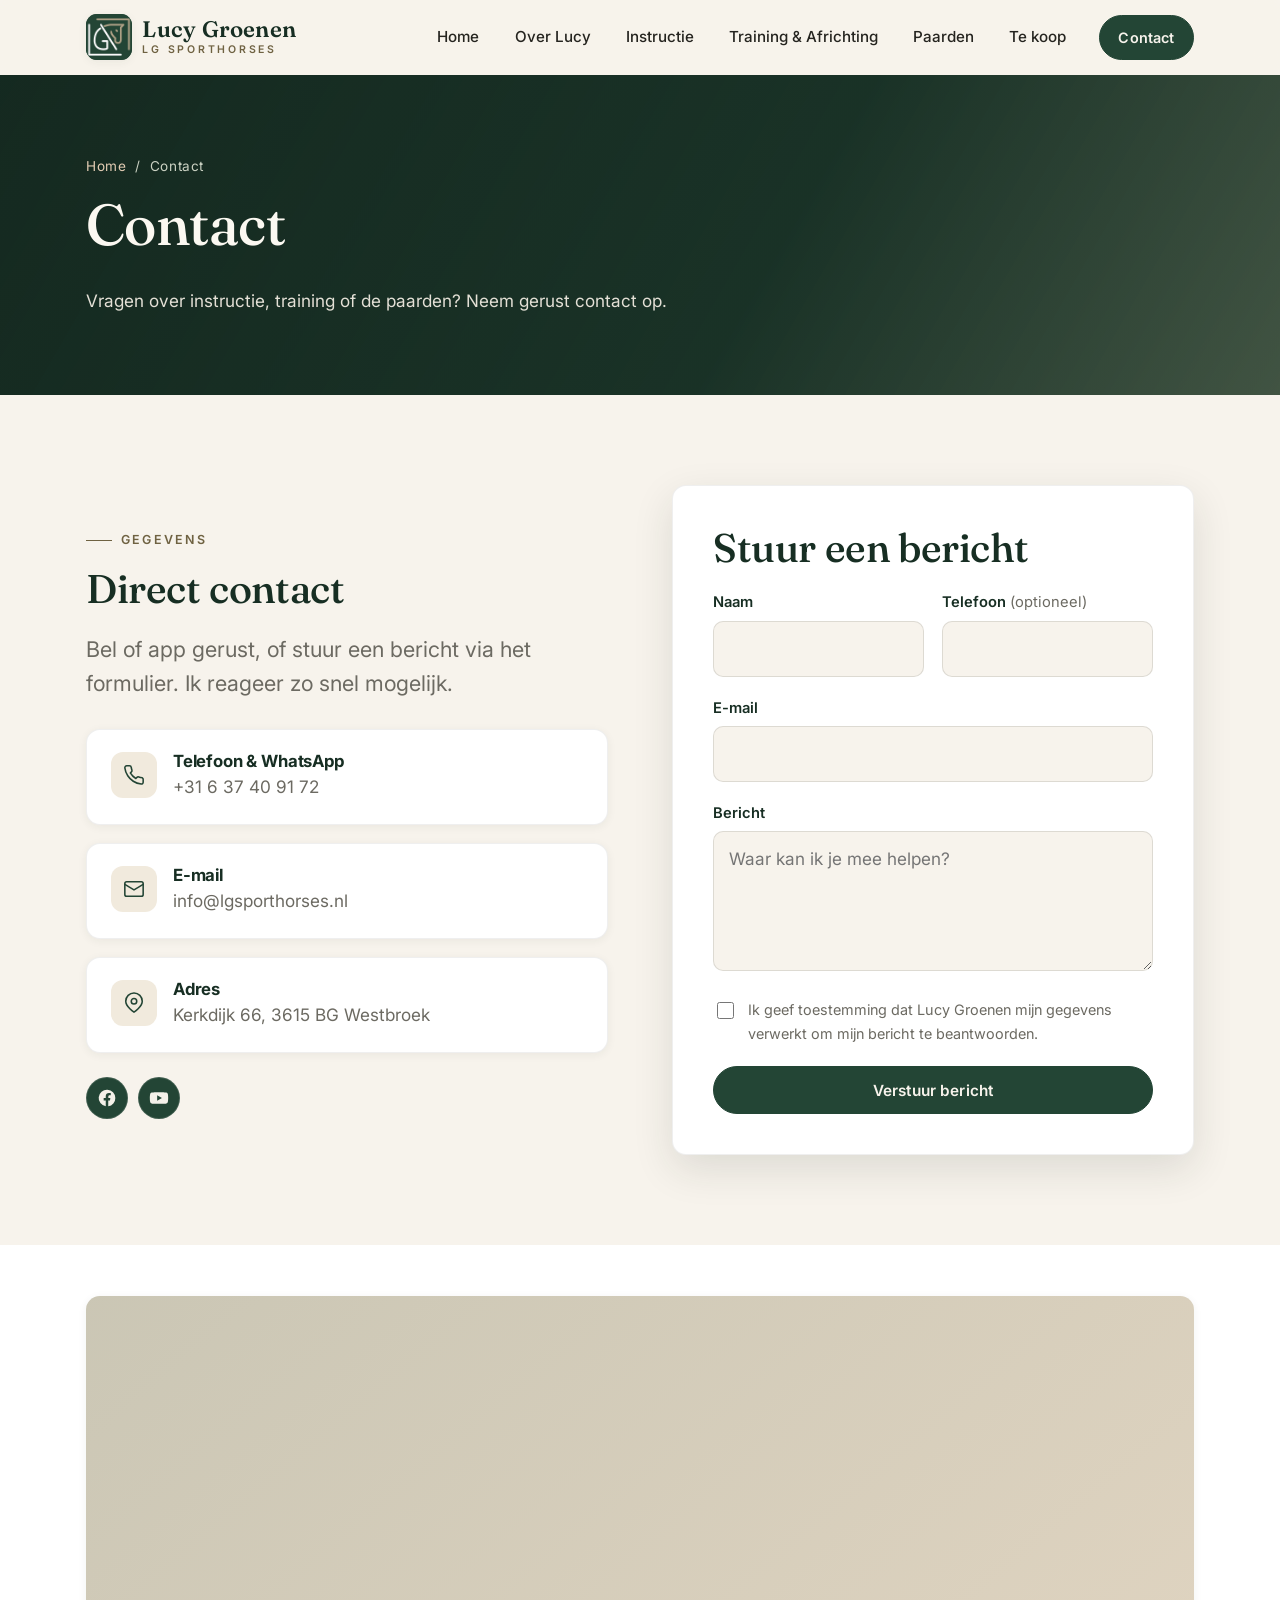
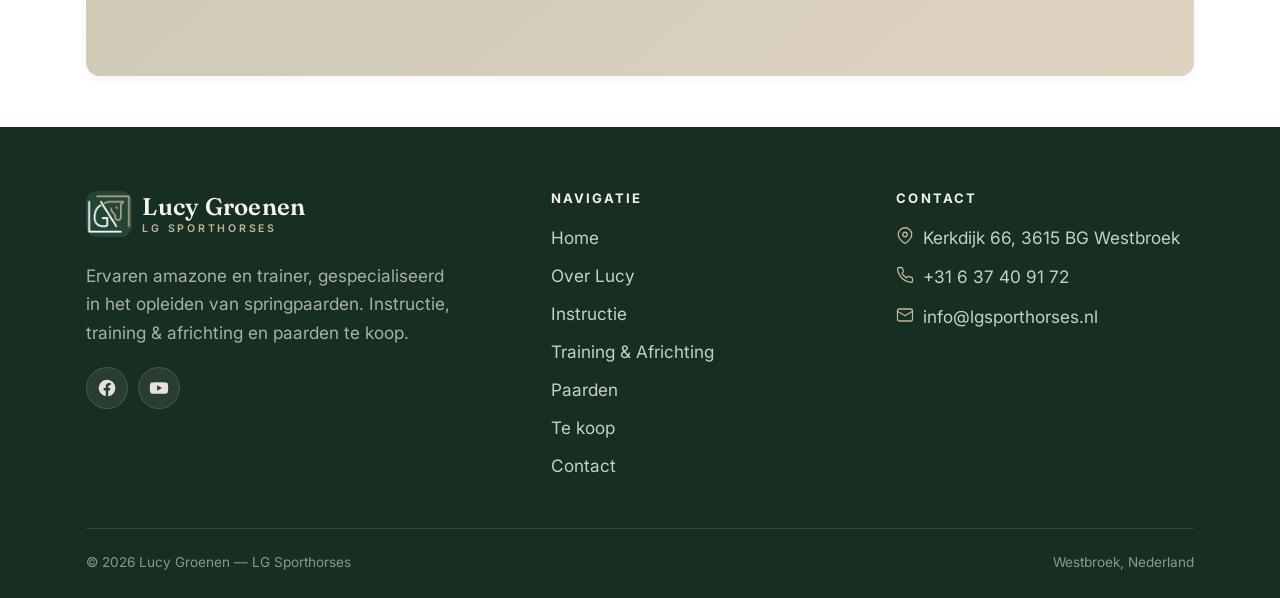
==== contact.html @ 166304b4 "Lucy Groenen / LG Sporthorses statische website Frisse, responsive site (HTML/CSS/JS, geen framework" ====
<!DOCTYPE html>
<html lang="nl">
<head>
  <meta charset="UTF-8" />
  <meta name="viewport" content="width=device-width, initial-scale=1.0" />
  <title>Contact — Lucy Groenen | LG Sporthorses</title>
  <meta name="description" content="Neem contact op met Lucy Groenen — LG Sporthorses. Telefoon, WhatsApp, e-mail en adres in Westbroek. Stuur gerust een bericht via het contactformulier." />
  <meta name="theme-color" content="#234535" />
  <link rel="icon" type="image/png" sizes="64x64" href="images/favicon-64.png" />
  <link rel="icon" type="image/png" sizes="512x512" href="images/icon-512.png" />
  <link rel="apple-touch-icon" href="images/apple-touch-icon.png" />
  <script>document.documentElement.classList.add("js");</script>
  <link rel="preconnect" href="https://fonts.googleapis.com" />
  <link rel="preconnect" href="https://fonts.gstatic.com" crossorigin />
  <link href="https://fonts.googleapis.com/css2?family=Fraunces:opsz,wght@9..144,400;9..144,500;9..144,600&family=Inter:wght@400;500;600;700&display=swap" rel="stylesheet" />
  <link rel="stylesheet" href="css/style.css" />
</head>
<body data-page="contact">
  <a class="skip-link" href="#main">Direct naar de inhoud</a>

  <!-- ===== Header ===== -->
  <header class="site-header">
    <div class="container">
      <nav class="nav" aria-label="Hoofdnavigatie">
        <a class="brand" href="index.html" aria-label="Lucy Groenen — home">
          <span class="brand__mark"><img src="images/logo-mark.png" alt="" width="46" height="46" /></span>
          <span class="brand__text">
            <span class="brand__name">Lucy Groenen</span>
            <span class="brand__tag">LG Sporthorses</span>
          </span>
        </a>
        <button class="nav-toggle" aria-expanded="false" aria-controls="primary-nav" aria-label="Menu openen/sluiten">
          <span></span><span></span><span></span>
        </button>
        <ul class="nav-links" id="primary-nav">
          <li><a href="index.html">Home</a></li>
          <li><a href="over-lucy.html">Over Lucy</a></li>
          <li><a href="instructie.html">Instructie</a></li>
          <li><a href="training-africhting.html">Training &amp; Africhting</a></li>
          <li><a href="paarden.html">Paarden</a></li>
          <li><a href="te-koop.html">Te koop</a></li>
          <li class="nav-cta"><a class="btn" href="contact.html" aria-current="page">Contact</a></li>
        </ul>
      </nav>
    </div>
  </header>

  <main id="main">
    <!-- ===== Page hero ===== -->
    <section class="page-hero">
      <div class="page-hero__bg" aria-hidden="true"></div>
      <div class="container">
        <nav class="breadcrumb" aria-label="Kruimelpad">
          <a href="index.html">Home</a> &nbsp;/&nbsp; Contact
        </nav>
        <h1>Contact</h1>
        <p>Vragen over instructie, training of de paarden? Neem gerust contact op.</p>
      </div>
    </section>

    <!-- ===== Contact + formulier ===== -->
    <section class="section section--cream">
      <div class="container">
        <div class="split">
          <!-- Gegevens -->
          <div class="reveal">
            <span class="eyebrow">Gegevens</span>
            <h2>Direct contact</h2>
            <p class="lead">
              Bel of app gerust, of stuur een bericht via het formulier. Ik
              reageer zo snel mogelijk.
            </p>

            <div class="stack" style="margin-top:1.75rem;">
              <a class="info-tile" href="tel:+31637409172">
                <span class="info-tile__icon" aria-hidden="true">
                  <svg viewBox="0 0 24 24" fill="none" stroke="currentColor" stroke-width="1.7" stroke-linecap="round" stroke-linejoin="round"><path d="M22 16.9v3a2 2 0 0 1-2.2 2 19.8 19.8 0 0 1-8.6-3.1 19.5 19.5 0 0 1-6-6A19.8 19.8 0 0 1 2 4.2 2 2 0 0 1 4 2h3a2 2 0 0 1 2 1.7c.1 1 .4 1.9.7 2.8a2 2 0 0 1-.5 2.1L8 9.8a16 16 0 0 0 6 6l1.2-1.2a2 2 0 0 1 2.1-.5c.9.3 1.8.6 2.8.7a2 2 0 0 1 1.9 2.1z"/></svg>
                </span>
                <div>
                  <h3>Telefoon &amp; WhatsApp</h3>
                  <p>+31 6 37 40 91 72</p>
                </div>
              </a>

              <a class="info-tile" href="mailto:info@lgsporthorses.nl">
                <span class="info-tile__icon" aria-hidden="true">
                  <svg viewBox="0 0 24 24" fill="none" stroke="currentColor" stroke-width="1.7" stroke-linecap="round" stroke-linejoin="round"><rect x="2" y="4" width="20" height="16" rx="2"/><path d="m22 7-10 6L2 7"/></svg>
                </span>
                <div>
                  <h3>E-mail</h3>
                  <p>info@lgsporthorses.nl</p>
                </div>
              </a>

              <a class="info-tile" href="https://maps.google.com/?q=Kerkdijk+66,+3615+BG+Westbroek" target="_blank" rel="noopener">
                <span class="info-tile__icon" aria-hidden="true">
                  <svg viewBox="0 0 24 24" fill="none" stroke="currentColor" stroke-width="1.7" stroke-linecap="round" stroke-linejoin="round"><path d="M21 10c0 6-9 12-9 12s-9-6-9-12a9 9 0 0 1 18 0z"/><circle cx="12" cy="10" r="3"/></svg>
                </span>
                <div>
                  <h3>Adres</h3>
                  <p>Kerkdijk 66, 3615 BG Westbroek</p>
                </div>
              </a>
            </div>

            <div class="socials" style="margin-top:1.5rem;">
              <a href="https://www.facebook.com/lucy.groenen" target="_blank" rel="noopener" aria-label="Facebook" style="background:var(--forest);color:#F4F1E9;">
                <svg viewBox="0 0 24 24" fill="currentColor"><path d="M22 12a10 10 0 1 0-11.5 9.9v-7H8v-2.9h2.5V9.8c0-2.5 1.5-3.9 3.8-3.9 1.1 0 2.2.2 2.2.2v2.5h-1.300000000000001c-1.2 0-1.6.8-1.6 1.6v1.9H16l-.4 2.9h-2.1v7A10 10 0 0 0 22 12z"/></svg>
              </a>
              <a href="https://www.youtube.com/channel/UCxO1YDBC5WBD7Ddj9EsSTlw" target="_blank" rel="noopener" aria-label="YouTube" style="background:var(--forest);color:#F4F1E9;">
                <svg viewBox="0 0 24 24" fill="currentColor"><path d="M23 12s0-3.2-.4-4.7a2.5 2.5 0 0 0-1.8-1.8C19.3 5 12 5 12 5s-7.3 0-8.8.5A2.5 2.5 0 0 0 1.4 7.3C1 8.8 1 12 1 12s0 3.2.4 4.7a2.5 2.5 0 0 0 1.8 1.8C4.7 19 12 19 12 19s7.3 0 8.8-.5a2.5 2.5 0 0 0 1.8-1.8C23 15.2 23 12 23 12zM9.8 15.3V8.7l5.7 3.3-5.7 3.3z"/></svg>
              </a>
            </div>
          </div>

          <!-- Formulier -->
          <div class="reveal">
            <form class="form-card" id="contact-form" novalidate>
              <h2 style="margin-bottom:1.25rem;">Stuur een bericht</h2>
              <div class="field-row">
                <div class="field">
                  <label for="name">Naam</label>
                  <input type="text" id="name" name="name" autocomplete="name" required />
                </div>
                <div class="field">
                  <label for="phone">Telefoon <span style="color:var(--muted);font-weight:400;">(optioneel)</span></label>
                  <input type="tel" id="phone" name="phone" autocomplete="tel" />
                </div>
              </div>
              <div class="field">
                <label for="email">E-mail</label>
                <input type="email" id="email" name="email" autocomplete="email" required />
              </div>
              <div class="field">
                <label for="message">Bericht</label>
                <textarea id="message" name="message" required placeholder="Waar kan ik je mee helpen?"></textarea>
              </div>
              <label class="consent" for="consent">
                <input type="checkbox" id="consent" name="consent" required />
                <span>Ik geef toestemming dat Lucy Groenen mijn gegevens verwerkt om mijn bericht te beantwoorden.</span>
              </label>
              <button class="btn" type="submit" style="width:100%;">Verstuur bericht</button>
              <p class="form-note" role="status" aria-live="polite"></p>
            </form>
          </div>
        </div>
      </div>
    </section>

    <!-- ===== Kaart ===== -->
    <section class="section--tight section--paper">
      <div class="container">
        <div class="media" style="aspect-ratio:auto;height:380px;">
          <iframe
            title="Locatie Lucy Groenen — Westbroek"
            src="https://www.google.com/maps?q=Kerkdijk%2066,%203615%20BG%20Westbroek&output=embed"
            style="position:absolute;inset:0;width:100%;height:100%;border:0;"
            loading="lazy"
            referrerpolicy="no-referrer-when-downgrade"></iframe>
        </div>
      </div>
    </section>
  </main>

  <!-- ===== Footer ===== -->
  <footer class="site-footer">
    <div class="container">
      <div class="footer-grid">
        <div class="footer-about">
          <span class="brand">
            <span class="brand__mark"><img src="images/logo-mark.png" alt="" width="46" height="46" /></span>
            <span class="brand__text">
              <span class="brand__name">Lucy Groenen</span>
              <span class="brand__tag">LG Sporthorses</span>
            </span>
          </span>
          <p>
            Ervaren amazone en trainer, gespecialiseerd in het opleiden van
            springpaarden. Instructie, training &amp; africhting en paarden te koop.
          </p>
          <div class="socials">
            <a href="https://www.facebook.com/lucy.groenen" target="_blank" rel="noopener" aria-label="Facebook">
              <svg viewBox="0 0 24 24" fill="currentColor"><path d="M22 12a10 10 0 1 0-11.5 9.9v-7H8v-2.9h2.5V9.8c0-2.5 1.5-3.9 3.8-3.9 1.1 0 2.2.2 2.2.2v2.5h-1.300000000000001c-1.2 0-1.6.8-1.6 1.6v1.9H16l-.4 2.9h-2.1v7A10 10 0 0 0 22 12z"/></svg>
            </a>
            <a href="https://www.youtube.com/channel/UCxO1YDBC5WBD7Ddj9EsSTlw" target="_blank" rel="noopener" aria-label="YouTube">
              <svg viewBox="0 0 24 24" fill="currentColor"><path d="M23 12s0-3.2-.4-4.7a2.5 2.5 0 0 0-1.8-1.8C19.3 5 12 5 12 5s-7.3 0-8.8.5A2.5 2.5 0 0 0 1.4 7.3C1 8.8 1 12 1 12s0 3.2.4 4.7a2.5 2.5 0 0 0 1.8 1.8C4.7 19 12 19 12 19s7.3 0 8.8-.5a2.5 2.5 0 0 0 1.8-1.8C23 15.2 23 12 23 12zM9.8 15.3V8.7l5.7 3.3-5.7 3.3z"/></svg>
            </a>
          </div>
        </div>
        <div>
          <h4>Navigatie</h4>
          <ul class="footer-list">
            <li><a href="index.html">Home</a></li>
            <li><a href="over-lucy.html">Over Lucy</a></li>
            <li><a href="instructie.html">Instructie</a></li>
            <li><a href="training-africhting.html">Training &amp; Africhting</a></li>
            <li><a href="paarden.html">Paarden</a></li>
            <li><a href="te-koop.html">Te koop</a></li>
            <li><a href="contact.html">Contact</a></li>
          </ul>
        </div>
        <div>
          <h4>Contact</h4>
          <div class="footer-contact">
            <a href="https://maps.google.com/?q=Kerkdijk+66,+3615+BG+Westbroek" target="_blank" rel="noopener">
              <svg viewBox="0 0 24 24" fill="none" stroke="currentColor" stroke-width="1.7" stroke-linecap="round" stroke-linejoin="round"><path d="M21 10c0 6-9 12-9 12s-9-6-9-12a9 9 0 0 1 18 0z"/><circle cx="12" cy="10" r="3"/></svg>
              <span>Kerkdijk 66, 3615 BG Westbroek</span>
            </a>
            <a href="tel:+31637409172">
              <svg viewBox="0 0 24 24" fill="none" stroke="currentColor" stroke-width="1.7" stroke-linecap="round" stroke-linejoin="round"><path d="M22 16.9v3a2 2 0 0 1-2.2 2 19.8 19.8 0 0 1-8.6-3.1 19.5 19.5 0 0 1-6-6A19.8 19.8 0 0 1 2 4.2 2 2 0 0 1 4 2h3a2 2 0 0 1 2 1.7c.1 1 .4 1.9.7 2.8a2 2 0 0 1-.5 2.1L8 9.8a16 16 0 0 0 6 6l1.2-1.2a2 2 0 0 1 2.1-.5c.9.3 1.8.6 2.8.7a2 2 0 0 1 1.9 2.1z"/></svg>
              <span>+31 6 37 40 91 72</span>
            </a>
            <a href="mailto:info@lgsporthorses.nl">
              <svg viewBox="0 0 24 24" fill="none" stroke="currentColor" stroke-width="1.7" stroke-linecap="round" stroke-linejoin="round"><rect x="2" y="4" width="20" height="16" rx="2"/><path d="m22 7-10 6L2 7"/></svg>
              <span>info@lgsporthorses.nl</span>
            </a>
          </div>
        </div>
      </div>
      <div class="footer-bottom">
        <span>&copy; <span id="year">2026</span> Lucy Groenen — LG Sporthorses</span>
        <span>Westbroek, Nederland</span>
      </div>
    </div>
  </footer>

  <script src="js/main.js"></script>
</body>
</html>
---- css/style.css ----
/* =================================================================
   Lucy Groenen — Sporthorses
   Fris, modern, rustig palet passend bij de paardensport
   ================================================================= */

/* ---------- Design tokens ---------- */
:root {
  /* Kleuren — rustig, natuurlijk paardensport-palet */
  --cream:       #F7F3EC;
  --cream-2:     #F1EADD;
  --paper:       #FFFFFF;
  --sand:        #E8DDCB;
  --sand-deep:   #D8C7AC;

  /* Merkkleuren — afgeleid uit het LG Sporthorses logo */
  --forest:      #234535;   /* merkgroen (PANTONE 3435 C) */
  --forest-700:  #1E3B2D;
  --forest-900:  #172E23;
  --sage:        #6E8270;
  --sage-soft:   #AFBCA6;

  --gold:        #B0A287;   /* merkgoud / zand (PANTONE 2324 C) */
  --gold-ink:    #6F6242;   /* donkerder goud — leesbaar voor tekst/links */
  --gold-btn:    #7C6E4D;   /* accentknop met witte tekst */
  /* aliassen zodat bestaande regels het merkgoud gebruiken */
  --leather:     #6F6242;
  --leather-600: #5C5236;

  --ink:         #25241F;
  --muted:       #6C6A62;
  --line:        rgba(37, 36, 31, 0.12);
  --line-soft:   rgba(37, 36, 31, 0.07);

  /* Typografie */
  --font-head: "Fraunces", "Cormorant Garamond", Georgia, "Times New Roman", serif;
  --font-body: "Inter", -apple-system, BlinkMacSystemFont, "Segoe UI", Roboto, Helvetica, Arial, sans-serif;

  /* Maatvoering */
  --maxw: 1180px;
  --gap: clamp(1.25rem, 3vw, 2.25rem);
  --radius: 14px;
  --radius-sm: 10px;
  --shadow-sm: 0 2px 10px rgba(34, 43, 36, 0.06);
  --shadow-md: 0 14px 40px rgba(34, 43, 36, 0.12);
  --shadow-lg: 0 26px 60px rgba(34, 43, 36, 0.18);

  --ease: cubic-bezier(0.22, 0.61, 0.36, 1);
}

/* ---------- Reset / base ---------- */
*,
*::before,
*::after { box-sizing: border-box; }

html {
  scroll-behavior: smooth;
  -webkit-text-size-adjust: 100%;
}

body {
  margin: 0;
  font-family: var(--font-body);
  color: var(--ink);
  background: var(--cream);
  line-height: 1.65;
  font-size: clamp(1rem, 0.96rem + 0.2vw, 1.075rem);
  -webkit-font-smoothing: antialiased;
  text-rendering: optimizeLegibility;
}

img { max-width: 100%; display: block; height: auto; }

a { color: var(--leather-600); text-decoration: none; transition: color 0.2s var(--ease); }
a:hover { color: var(--forest); }

h1, h2, h3, h4 {
  font-family: var(--font-head);
  font-weight: 500;
  line-height: 1.12;
  letter-spacing: -0.01em;
  color: var(--forest-900);
  margin: 0 0 0.5em;
}

h1 { font-size: clamp(2.1rem, 1.5rem + 3vw, 3.6rem); }
h2 { font-size: clamp(1.7rem, 1.2rem + 1.8vw, 2.5rem); }
h3 { font-size: clamp(1.2rem, 1.05rem + 0.6vw, 1.45rem); }

p { margin: 0 0 1.1em; }
p:last-child { margin-bottom: 0; }

:focus-visible {
  outline: 3px solid var(--sage);
  outline-offset: 3px;
  border-radius: 4px;
}

/* ---------- Layout helpers ---------- */
.container {
  width: 100%;
  max-width: var(--maxw);
  margin-inline: auto;
  padding-inline: clamp(1.1rem, 4vw, 2.25rem);
}

.section { padding-block: clamp(3.25rem, 7vw, 6rem); }
.section--tight { padding-block: clamp(2.25rem, 4vw, 3.5rem); }
.section--cream { background: var(--cream); }
.section--paper { background: var(--paper); }
.section--sand  { background: var(--cream-2); }
.section--forest {
  background: var(--forest-700);
  color: #EAE7DE;
}
.section--forest h1,
.section--forest h2,
.section--forest h3 { color: #FBF8F1; }

.eyebrow {
  display: inline-flex;
  align-items: center;
  gap: 0.55rem;
  font-family: var(--font-body);
  font-size: 0.78rem;
  font-weight: 600;
  letter-spacing: 0.18em;
  text-transform: uppercase;
  color: var(--leather);
  margin-bottom: 1rem;
}
.eyebrow::before {
  content: "";
  width: 26px;
  height: 1.5px;
  background: var(--leather);
  display: inline-block;
}
.section--forest .eyebrow { color: var(--sage-soft); }
.section--forest .eyebrow::before { background: var(--sage-soft); }

.lead {
  font-size: clamp(1.1rem, 1rem + 0.55vw, 1.35rem);
  color: var(--muted);
  line-height: 1.6;
  max-width: 60ch;
}
.section--forest .lead { color: #CDD3C7; }

.section-head { max-width: 64ch; margin-bottom: clamp(2rem, 4vw, 3rem); }
.section-head--center { margin-inline: auto; text-align: center; }
.section-head--center .eyebrow { justify-content: center; }

/* ---------- Buttons ---------- */
.btn {
  --btn-bg: var(--forest);
  --btn-fg: #F7F3EC;
  display: inline-flex;
  align-items: center;
  justify-content: center;
  gap: 0.55rem;
  padding: 0.85rem 1.6rem;
  font-family: var(--font-body);
  font-weight: 600;
  font-size: 0.96rem;
  letter-spacing: 0.01em;
  color: var(--btn-fg);
  background: var(--btn-bg);
  border: 1.5px solid var(--btn-bg);
  border-radius: 999px;
  cursor: pointer;
  transition: transform 0.2s var(--ease), box-shadow 0.2s var(--ease),
              background 0.2s var(--ease), color 0.2s var(--ease);
  will-change: transform;
}
.btn:hover {
  transform: translateY(-2px);
  box-shadow: var(--shadow-md);
  color: var(--btn-fg);
}
.btn:active { transform: translateY(0); }

.btn--leather { --btn-bg: var(--leather); --btn-fg: #FBF6EF; }
.btn--leather:hover { background: var(--leather-600); border-color: var(--leather-600); }

.btn--ghost {
  --btn-fg: var(--forest);
  background: transparent;
  border-color: rgba(59, 74, 61, 0.35);
}
.btn--ghost:hover {
  background: var(--forest);
  color: #F7F3EC;
  border-color: var(--forest);
}

.btn--light {
  --btn-bg: #F7F3EC;
  --btn-fg: var(--forest-900);
}
.btn--on-dark.btn--ghost {
  --btn-fg: #F4F1E9;
  border-color: rgba(244, 241, 233, 0.5);
}
.btn--on-dark.btn--ghost:hover {
  background: #F4F1E9;
  color: var(--forest-900);
}

.btn-row {
  display: flex;
  flex-wrap: wrap;
  gap: 0.85rem;
  margin-top: 1.75rem;
}

/* ---------- Header / navigation ---------- */
.site-header {
  position: sticky;
  top: 0;
  z-index: 100;
  background: rgba(247, 243, 236, 0.82);
  backdrop-filter: saturate(160%) blur(12px);
  -webkit-backdrop-filter: saturate(160%) blur(12px);
  border-bottom: 1px solid transparent;
  transition: box-shadow 0.25s var(--ease), border-color 0.25s var(--ease),
              background 0.25s var(--ease);
}
.site-header.is-scrolled {
  box-shadow: 0 6px 24px rgba(34, 43, 36, 0.08);
  border-bottom-color: var(--line-soft);
}

.nav {
  display: flex;
  align-items: center;
  justify-content: space-between;
  gap: 1rem;
  min-height: 74px;
}

.brand {
  display: inline-flex;
  align-items: center;
  gap: 0.65rem;
  line-height: 1;
  color: var(--forest-900);
}
.brand:hover { color: var(--forest-900); }
.brand__mark {
  flex: none;
  width: 46px;
  height: 46px;
  border-radius: 11px;
  overflow: hidden;
  background: #234535;
  box-shadow: var(--shadow-sm);
}
.brand__mark img { width: 100%; height: 100%; object-fit: cover; display: block; }
.brand__text { display: inline-flex; flex-direction: column; }
.brand__name {
  font-family: var(--font-head);
  font-size: 1.4rem;
  font-weight: 600;
  letter-spacing: 0.01em;
}
.brand__tag {
  font-size: 0.66rem;
  font-weight: 600;
  letter-spacing: 0.26em;
  text-transform: uppercase;
  color: var(--leather);
  margin-top: 5px;
}

.nav-links {
  display: flex;
  align-items: center;
  gap: clamp(0.35rem, 1.4vw, 1.1rem);
  list-style: none;
  margin: 0;
  padding: 0;
}
.nav-links a:not(.btn) {
  position: relative;
  display: inline-block;
  padding: 0.5rem 0.55rem;
  color: var(--ink);
  font-weight: 500;
  font-size: 0.95rem;
}
.nav-links a:not(.btn)::after {
  content: "";
  position: absolute;
  left: 0.55rem;
  right: 0.55rem;
  bottom: 0.2rem;
  height: 2px;
  background: var(--gold-ink);
  transform: scaleX(0);
  transform-origin: left;
  transition: transform 0.25s var(--ease);
}
.nav-links a:not(.btn):hover { color: var(--forest); }
.nav-links a:not(.btn):hover::after,
.nav-links a:not(.btn)[aria-current="page"]::after { transform: scaleX(1); }
.nav-links a:not(.btn)[aria-current="page"] { color: var(--forest); font-weight: 600; }

.nav-cta { margin-left: 0.4rem; }
.nav-cta .btn { padding: 0.6rem 1.15rem; font-size: 0.9rem; }

/* Hamburger */
.nav-toggle {
  display: none;
  flex-direction: column;
  justify-content: center;
  gap: 5px;
  width: 46px;
  height: 46px;
  padding: 0;
  background: transparent;
  border: 1px solid var(--line);
  border-radius: 12px;
  cursor: pointer;
}
.nav-toggle span {
  display: block;
  width: 22px;
  height: 2px;
  margin-inline: auto;
  background: var(--forest-900);
  border-radius: 2px;
  transition: transform 0.25s var(--ease), opacity 0.2s var(--ease);
}
.nav-toggle[aria-expanded="true"] span:nth-child(1) { transform: translateY(7px) rotate(45deg); }
.nav-toggle[aria-expanded="true"] span:nth-child(2) { opacity: 0; }
.nav-toggle[aria-expanded="true"] span:nth-child(3) { transform: translateY(-7px) rotate(-45deg); }

/* ---------- Hero ---------- */
.hero {
  position: relative;
  isolation: isolate;
  display: flex;
  align-items: center;
  min-height: min(86vh, 760px);
  padding-block: clamp(3rem, 8vw, 6rem);
  color: #F6F2EA;
  overflow: hidden;
  background: var(--forest-700);
}
.hero__bg {
  position: absolute;
  inset: 0;
  z-index: -2;
  background-color: var(--forest-700);
  /* Achtergrondfoto: plaats een eigen foto op images/hero.jpg.
     Zonder foto blijft de rustige verloop-achtergrond zichtbaar. */
  background-image:
    linear-gradient(115deg, rgba(20, 40, 31, 0.88) 0%, rgba(23, 45, 35, 0.50) 48%, rgba(176, 162, 135, 0.22) 100%),
    radial-gradient(120% 120% at 80% 10%, rgba(176, 162, 135, 0.28), transparent 55%),
    url("../images/hero.jpg");
  background-size: cover;
  background-position: center 35%;
}
.hero__bg::after {
  /* extra leesbaarheid onderaan */
  content: "";
  position: absolute;
  inset: 0;
  background: linear-gradient(180deg, transparent 40%, rgba(20, 40, 31, 0.60) 100%);
}
.hero__inner { max-width: 42rem; position: relative; z-index: 1; }
.hero h1 { color: #FBF8F1; margin-bottom: 0.5em; }
.hero .eyebrow { color: #E3CDB4; }
.hero .eyebrow::before { background: #E3CDB4; }
.hero__sub {
  font-size: clamp(1.1rem, 1rem + 0.6vw, 1.4rem);
  color: #E9E5DC;
  max-width: 46ch;
  margin-bottom: 0.5rem;
}

/* Pagina-banner (sub-pagina's) */
.page-hero {
  position: relative;
  isolation: isolate;
  color: #F6F2EA;
  background: var(--forest-700);
  padding-block: clamp(3rem, 7vw, 5rem);
  overflow: hidden;
}
.page-hero__bg {
  position: absolute;
  inset: 0;
  z-index: -1;
  background-color: var(--forest-700);
  background-image:
    linear-gradient(120deg, rgba(20, 40, 31, 0.92) 0%, rgba(23, 45, 35, 0.66) 60%, rgba(176, 162, 135, 0.24) 100%),
    url("../images/hero.jpg");
  background-size: cover;
  background-position: center 30%;
}
.page-hero h1 { color: #FBF8F1; }
.page-hero p { color: #E4E0D6; max-width: 56ch; margin: 0; }
.breadcrumb {
  font-size: 0.85rem;
  letter-spacing: 0.04em;
  color: #CBD2C3;
  margin-bottom: 1rem;
}
.breadcrumb a { color: #E3CDB4; }
.breadcrumb a:hover { color: #fff; }

/* ---------- Cards / grids ---------- */
.grid { display: grid; gap: var(--gap); }
.grid--3 { grid-template-columns: repeat(3, 1fr); }
.grid--2 { grid-template-columns: repeat(2, 1fr); }
.grid--4 { grid-template-columns: repeat(4, 1fr); }

.card {
  background: var(--paper);
  border: 1px solid var(--line-soft);
  border-radius: var(--radius);
  padding: clamp(1.5rem, 3vw, 2rem);
  box-shadow: var(--shadow-sm);
  transition: transform 0.25s var(--ease), box-shadow 0.25s var(--ease);
  height: 100%;
}
.card:hover { transform: translateY(-4px); box-shadow: var(--shadow-md); }
.card__icon {
  width: 52px;
  height: 52px;
  display: grid;
  place-items: center;
  border-radius: 14px;
  background: var(--cream-2);
  color: var(--forest);
  margin-bottom: 1.1rem;
}
.card__icon svg { width: 26px; height: 26px; }
.card h3 { margin-bottom: 0.35em; }
.card p { color: var(--muted); }
.card__link {
  display: inline-flex;
  align-items: center;
  gap: 0.4rem;
  margin-top: 1rem;
  font-weight: 600;
  font-size: 0.92rem;
}
.card__link svg { width: 16px; height: 16px; transition: transform 0.2s var(--ease); }
.card__link:hover svg { transform: translateX(3px); }

a.card { color: inherit; }
a.card:hover { color: inherit; }

/* ---------- Split (foto + tekst) ---------- */
.split {
  display: grid;
  grid-template-columns: 1fr 1fr;
  gap: clamp(1.75rem, 5vw, 4rem);
  align-items: center;
}
.split--reverse .split__media { order: 2; }
.split__media {
  position: relative;
  border-radius: var(--radius);
  overflow: hidden;
  box-shadow: var(--shadow-md);
  min-height: 340px;
  background:
    linear-gradient(140deg, rgba(35, 69, 53, 0.16), rgba(176, 162, 135, 0.20)),
    var(--sand);
}
.split__media img { width: 100%; height: 100%; object-fit: cover; position: absolute; inset: 0; }
.split__media .ph-label {
  position: absolute;
  inset: 0;
  display: grid;
  place-content: center;
  text-align: center;
  gap: 0.5rem;
  color: var(--forest);
  opacity: 0.62;
  font-size: 0.85rem;
  letter-spacing: 0.04em;
  padding: 1rem;
}
.split__media .ph-label svg { width: 46px; height: 46px; margin-inline: auto; }

/* Algemene fotoplaceholder */
.media {
  position: relative;
  border-radius: var(--radius);
  overflow: hidden;
  background:
    linear-gradient(140deg, rgba(35, 69, 53, 0.15), rgba(176, 162, 135, 0.16)),
    var(--sand);
  box-shadow: var(--shadow-sm);
  aspect-ratio: 4 / 3;
}
.media img { position: absolute; inset: 0; width: 100%; height: 100%; object-fit: cover; }
.media .ph-label {
  position: absolute; inset: 0;
  display: grid; place-content: center; text-align: center;
  color: var(--forest); opacity: 0.6; gap: 0.4rem;
  font-size: 0.82rem; letter-spacing: 0.04em; padding: 1rem;
}
.media .ph-label svg { width: 40px; height: 40px; margin-inline: auto; }

/* ---------- Feiten / stats ---------- */
.facts {
  display: grid;
  grid-template-columns: repeat(3, 1fr);
  gap: var(--gap);
  text-align: center;
}
.fact__num {
  font-family: var(--font-head);
  font-size: clamp(2.2rem, 1.6rem + 2.4vw, 3.2rem);
  color: var(--leather);
  line-height: 1;
}
.fact__label { color: var(--muted); margin-top: 0.45rem; font-size: 0.95rem; }
.section--forest .fact__num { color: #E3CDB4; }
.section--forest .fact__label { color: #CDD3C7; }

/* ---------- Lijst met vinkjes ---------- */
.ticklist { list-style: none; margin: 1.5rem 0 0; padding: 0; display: grid; gap: 0.85rem; }
.ticklist li { position: relative; padding-left: 2rem; color: var(--ink); }
.ticklist li::before {
  content: "";
  position: absolute;
  left: 0; top: 0.15em;
  width: 1.3rem; height: 1.3rem;
  border-radius: 50%;
  background: var(--sage) url("data:image/svg+xml,%3Csvg xmlns='http://www.w3.org/2000/svg' viewBox='0 0 24 24' fill='none' stroke='%23fff' stroke-width='3' stroke-linecap='round' stroke-linejoin='round'%3E%3Cpolyline points='20 6 9 17 4 12'/%3E%3C/svg%3E") center / 0.8rem no-repeat;
}

/* ---------- Steps (aanpak) ---------- */
.steps { counter-reset: step; display: grid; gap: 1.5rem; }
.step { position: relative; padding-left: 4.25rem; }
.step::before {
  counter-increment: step;
  content: counter(step);
  position: absolute; left: 0; top: -0.1rem;
  width: 3rem; height: 3rem;
  display: grid; place-items: center;
  font-family: var(--font-head);
  font-size: 1.3rem;
  color: var(--forest);
  background: var(--cream-2);
  border: 1px solid var(--line);
  border-radius: 50%;
}
.step h3 { margin-bottom: 0.25em; }
.step p { color: var(--muted); margin: 0; }

/* ---------- Info / contact tegels ---------- */
.info-tile {
  display: flex;
  gap: 1rem;
  align-items: flex-start;
  background: var(--paper);
  border: 1px solid var(--line-soft);
  border-radius: var(--radius);
  padding: 1.4rem 1.5rem;
  box-shadow: var(--shadow-sm);
}
.info-tile__icon {
  flex: none;
  width: 46px; height: 46px;
  display: grid; place-items: center;
  border-radius: 12px;
  background: var(--cream-2);
  color: var(--forest);
}
.info-tile__icon svg { width: 22px; height: 22px; }
.info-tile h3 { font-size: 1.05rem; font-family: var(--font-body); font-weight: 700; margin-bottom: 0.15rem; }
.info-tile a, .info-tile p { color: var(--muted); margin: 0; }
.info-tile a:hover { color: var(--forest); }

/* ---------- Formulier ---------- */
.form-card {
  background: var(--paper);
  border: 1px solid var(--line-soft);
  border-radius: var(--radius);
  padding: clamp(1.5rem, 4vw, 2.5rem);
  box-shadow: var(--shadow-md);
}
.field { margin-bottom: 1.15rem; }
.field label {
  display: block;
  font-weight: 600;
  font-size: 0.92rem;
  margin-bottom: 0.4rem;
  color: var(--forest-900);
}
.field input,
.field textarea {
  width: 100%;
  font: inherit;
  color: var(--ink);
  background: var(--cream);
  border: 1.5px solid var(--line);
  border-radius: var(--radius-sm);
  padding: 0.8rem 0.95rem;
  transition: border-color 0.2s var(--ease), box-shadow 0.2s var(--ease), background 0.2s var(--ease);
}
.field input:focus,
.field textarea:focus {
  outline: none;
  border-color: var(--sage);
  background: var(--paper);
  box-shadow: 0 0 0 4px rgba(126, 144, 117, 0.18);
}
.field textarea { min-height: 140px; resize: vertical; }
.field-row { display: grid; grid-template-columns: 1fr 1fr; gap: 1.15rem; }

.consent {
  display: flex;
  gap: 0.7rem;
  align-items: flex-start;
  font-size: 0.9rem;
  color: var(--muted);
  margin-bottom: 1.3rem;
}
.consent input { margin-top: 0.25rem; width: 1.05rem; height: 1.05rem; accent-color: var(--forest); flex: none; }

.form-note {
  margin-top: 1rem;
  padding: 0.9rem 1.1rem;
  border-radius: var(--radius-sm);
  font-size: 0.92rem;
  display: none;
}
.form-note.is-visible { display: block; }
.form-note--ok { background: rgba(126, 144, 117, 0.16); color: var(--forest-700); border: 1px solid rgba(126, 144, 117, 0.4); }
.form-note--err { background: rgba(156, 107, 69, 0.12); color: var(--leather-600); border: 1px solid rgba(156, 107, 69, 0.35); }

/* ---------- Sponsoren ---------- */
.sponsor-strip {
  display: flex;
  flex-wrap: wrap;
  gap: 0.8rem 1rem;
  justify-content: center;
}
.sponsor-chip {
  display: inline-flex;
  align-items: center;
  padding: 0.6rem 1.15rem;
  border-radius: 999px;
  background: var(--paper);
  border: 1px solid var(--line);
  color: var(--forest-900);
  font-weight: 600;
  font-size: 0.95rem;
  box-shadow: var(--shadow-sm);
  transition: transform 0.2s var(--ease), box-shadow 0.2s var(--ease);
}
.sponsor-chip:hover { transform: translateY(-2px); box-shadow: var(--shadow-md); color: var(--forest-900); }

/* ---------- CTA-band ---------- */
.cta-band {
  background:
    radial-gradient(130% 120% at 15% 0%, rgba(176, 162, 135, 0.30), transparent 55%),
    var(--forest-700);
  color: #F4F1E9;
  border-radius: clamp(16px, 3vw, 26px);
  padding: clamp(2.25rem, 5vw, 3.75rem);
  text-align: center;
}
.cta-band h2 { color: #FBF8F1; }
.cta-band p { color: #DCE0D6; max-width: 52ch; margin-inline: auto; }

/* ---------- YouTube blok ---------- */
.yt-card {
  display: flex;
  flex-wrap: wrap;
  align-items: center;
  gap: clamp(1.25rem, 4vw, 2.5rem);
  background: var(--paper);
  border: 1px solid var(--line-soft);
  border-radius: var(--radius);
  padding: clamp(1.5rem, 4vw, 2.5rem);
  box-shadow: var(--shadow-sm);
}
.yt-card__play {
  flex: none;
  width: 76px; height: 76px;
  display: grid; place-items: center;
  border-radius: 50%;
  background: var(--leather);
  color: #fff;
  box-shadow: var(--shadow-md);
}
.yt-card__play svg { width: 30px; height: 30px; margin-left: 3px; }
.yt-card__body { flex: 1 1 300px; }

/* ---------- Footer ---------- */
.site-footer {
  background: var(--forest-900);
  color: #C9CFC3;
  padding-block: clamp(2.75rem, 6vw, 4rem) 1.5rem;
}
.footer-grid {
  display: grid;
  grid-template-columns: 1.4fr 1fr 1fr;
  gap: clamp(1.75rem, 4vw, 3rem);
}
.site-footer h4 {
  color: #F4F1E9;
  font-family: var(--font-body);
  font-size: 0.82rem;
  font-weight: 700;
  letter-spacing: 0.16em;
  text-transform: uppercase;
  margin-bottom: 1.1rem;
}
.site-footer .brand__name { color: #F7F3EC; font-size: 1.5rem; }
.site-footer .brand__tag { color: #C5B69A; }
.site-footer .brand__mark { box-shadow: none; }
.footer-about p { color: #AAB1A2; margin-top: 1rem; max-width: 34ch; }
.footer-list { list-style: none; padding: 0; margin: 0; display: grid; gap: 0.6rem; }
.footer-list a { color: #C9CFC3; }
.footer-list a:hover { color: #fff; }
.footer-contact { display: grid; gap: 0.7rem; }
.footer-contact a, .footer-contact span { color: #C9CFC3; display: inline-flex; gap: 0.55rem; align-items: flex-start; }
.footer-contact svg { width: 18px; height: 18px; flex: none; margin-top: 3px; color: #C5B69A; }

.socials { display: flex; gap: 0.65rem; margin-top: 1.25rem; }
.socials a {
  width: 42px; height: 42px;
  display: grid; place-items: center;
  border-radius: 50%;
  background: rgba(247, 243, 236, 0.08);
  border: 1px solid rgba(247, 243, 236, 0.14);
  color: #E7E3DA;
  transition: background 0.2s var(--ease), transform 0.2s var(--ease);
}
.socials a:hover { background: var(--leather); color: #fff; transform: translateY(-2px); }
.socials svg { width: 20px; height: 20px; }

.footer-bottom {
  margin-top: clamp(2rem, 5vw, 3rem);
  padding-top: 1.4rem;
  border-top: 1px solid rgba(247, 243, 236, 0.12);
  display: flex;
  flex-wrap: wrap;
  gap: 0.5rem 1.5rem;
  justify-content: space-between;
  font-size: 0.85rem;
  color: #8F968A;
}
.footer-bottom a { color: #AAB1A2; }

/* ---------- Utilities ---------- */
.text-center { text-align: center; }
.mt-0 { margin-top: 0; }
.stack > * + * { margin-top: 1.1rem; }
.skip-link {
  position: absolute;
  left: -9999px;
  top: 0;
  background: var(--forest);
  color: #fff;
  padding: 0.7rem 1rem;
  border-radius: 0 0 10px 0;
  z-index: 200;
}
.skip-link:focus { left: 0; color: #fff; }

/* Reveal alleen verbergen wanneer JS actief is (anders blijft alles zichtbaar) */
.js .reveal {
  opacity: 0;
  transform: translateY(18px);
  transition: opacity 0.7s var(--ease), transform 0.7s var(--ease);
}
.js .reveal.is-in { opacity: 1; transform: none; }

/* ---------- Responsive ---------- */
@media (max-width: 900px) {
  .grid--3, .grid--4 { grid-template-columns: repeat(2, 1fr); }
  .facts { grid-template-columns: repeat(3, 1fr); }
}

@media (max-width: 820px) {
  .nav-toggle { display: flex; }
  .nav-cta { margin-left: 0; }
  .nav-links {
    position: fixed;
    inset: 74px 0 auto 0;
    flex-direction: column;
    align-items: stretch;
    gap: 0;
    background: var(--cream);
    border-bottom: 1px solid var(--line);
    box-shadow: var(--shadow-lg);
    padding: 0.5rem 1.1rem 1.25rem;
    max-height: calc(100dvh - 74px);
    overflow-y: auto;
    transform: translateY(-12px);
    opacity: 0;
    pointer-events: none;
    transition: transform 0.25s var(--ease), opacity 0.25s var(--ease);
  }
  .nav-links.is-open { transform: none; opacity: 1; pointer-events: auto; }
  .nav-links a:not(.btn) {
    padding: 0.95rem 0.5rem;
    border-bottom: 1px solid var(--line-soft);
    font-size: 1.05rem;
  }
  .nav-links a:not(.btn)::after { display: none; }
  .nav-links li:last-child { margin-top: 0.75rem; }
  .nav-links .btn { width: 100%; }
}

@media (max-width: 680px) {
  .split { grid-template-columns: 1fr; }
  .split--reverse .split__media { order: 0; }
  .grid--2, .grid--3, .grid--4 { grid-template-columns: 1fr; }
  .facts { grid-template-columns: 1fr; gap: 1.75rem; }
  .field-row { grid-template-columns: 1fr; }
  .footer-grid { grid-template-columns: 1fr; }
  .footer-bottom { justify-content: flex-start; }
}

@media (prefers-reduced-motion: reduce) {
  html { scroll-behavior: auto; }
  *, *::before, *::after {
    animation-duration: 0.001ms !important;
    transition-duration: 0.001ms !important;
  }
  .js .reveal { opacity: 1; transform: none; }
}
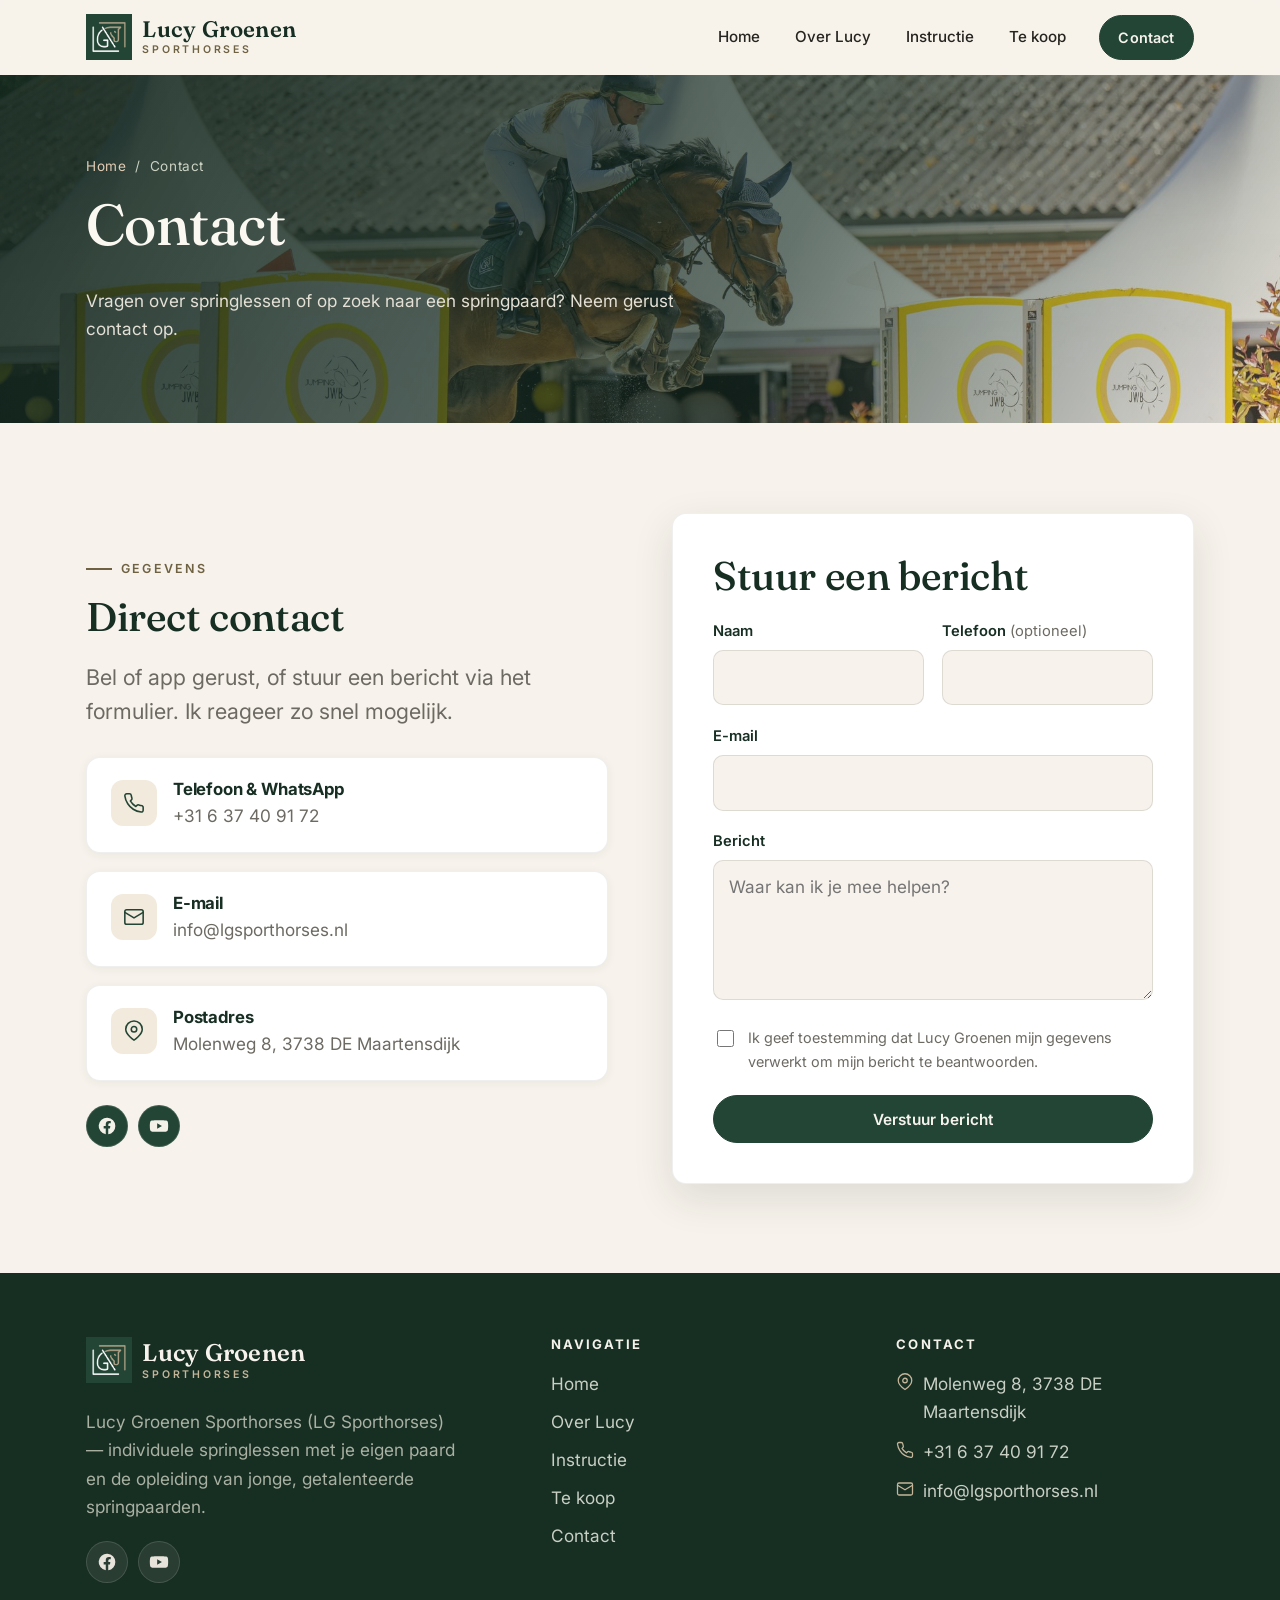
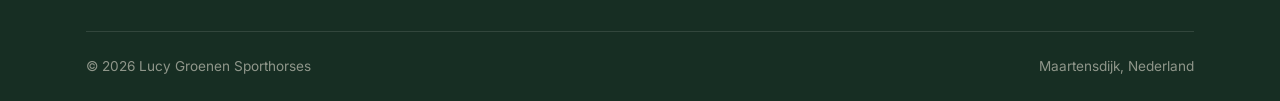
==== commit 97f35de5: "Herstructurering site, echte actiefoto's en contact-aanpassingen Focus op springlessen + kennismaken" ====
--- a/contact.html
+++ b/contact.html
@@ -3,8 +3,8 @@
 <head>
   <meta charset="UTF-8" />
   <meta name="viewport" content="width=device-width, initial-scale=1.0" />
-  <title>Contact — Lucy Groenen | LG Sporthorses</title>
-  <meta name="description" content="Neem contact op met Lucy Groenen — LG Sporthorses. Telefoon, WhatsApp, e-mail en adres in Westbroek. Stuur gerust een bericht via het contactformulier." />
+  <title>Contact — Lucy Groenen Sporthorses</title>
+  <meta name="description" content="Neem contact op met Lucy Groenen Sporthorses (LG Sporthorses). Telefoon, WhatsApp, e-mail en postadres in Maartensdijk. Stuur gerust een bericht via het formulier." />
   <meta name="theme-color" content="#234535" />
   <link rel="icon" type="image/png" sizes="64x64" href="images/favicon-64.png" />
   <link rel="icon" type="image/png" sizes="512x512" href="images/icon-512.png" />
@@ -22,11 +22,11 @@
   <header class="site-header">
     <div class="container">
       <nav class="nav" aria-label="Hoofdnavigatie">
-        <a class="brand" href="index.html" aria-label="Lucy Groenen — home">
+        <a class="brand" href="index.html" aria-label="Lucy Groenen Sporthorses — home">
           <span class="brand__mark"><img src="images/logo-mark.png" alt="" width="46" height="46" /></span>
           <span class="brand__text">
             <span class="brand__name">Lucy Groenen</span>
-            <span class="brand__tag">LG Sporthorses</span>
+            <span class="brand__tag">Sporthorses</span>
           </span>
         </a>
         <button class="nav-toggle" aria-expanded="false" aria-controls="primary-nav" aria-label="Menu openen/sluiten">
@@ -36,8 +36,6 @@
           <li><a href="index.html">Home</a></li>
           <li><a href="over-lucy.html">Over Lucy</a></li>
           <li><a href="instructie.html">Instructie</a></li>
-          <li><a href="training-africhting.html">Training &amp; Africhting</a></li>
-          <li><a href="paarden.html">Paarden</a></li>
           <li><a href="te-koop.html">Te koop</a></li>
           <li class="nav-cta"><a class="btn" href="contact.html" aria-current="page">Contact</a></li>
         </ul>
@@ -54,7 +52,7 @@
           <a href="index.html">Home</a> &nbsp;/&nbsp; Contact
         </nav>
         <h1>Contact</h1>
-        <p>Vragen over instructie, training of de paarden? Neem gerust contact op.</p>
+        <p>Vragen over springlessen of op zoek naar een springpaard? Neem gerust contact op.</p>
       </div>
     </section>
 
@@ -92,13 +90,13 @@
                 </div>
               </a>
 
-              <a class="info-tile" href="https://maps.google.com/?q=Kerkdijk+66,+3615+BG+Westbroek" target="_blank" rel="noopener">
+              <a class="info-tile" href="https://maps.google.com/?q=Molenweg+8,+3738+DE+Maartensdijk" target="_blank" rel="noopener">
                 <span class="info-tile__icon" aria-hidden="true">
                   <svg viewBox="0 0 24 24" fill="none" stroke="currentColor" stroke-width="1.7" stroke-linecap="round" stroke-linejoin="round"><path d="M21 10c0 6-9 12-9 12s-9-6-9-12a9 9 0 0 1 18 0z"/><circle cx="12" cy="10" r="3"/></svg>
                 </span>
                 <div>
-                  <h3>Adres</h3>
-                  <p>Kerkdijk 66, 3615 BG Westbroek</p>
+                  <h3>Postadres</h3>
+                  <p>Molenweg 8, 3738 DE Maartensdijk</p>
                 </div>
               </a>
             </div>
@@ -146,20 +144,6 @@
         </div>
       </div>
     </section>
-
-    <!-- ===== Kaart ===== -->
-    <section class="section--tight section--paper">
-      <div class="container">
-        <div class="media" style="aspect-ratio:auto;height:380px;">
-          <iframe
-            title="Locatie Lucy Groenen — Westbroek"
-            src="https://www.google.com/maps?q=Kerkdijk%2066,%203615%20BG%20Westbroek&output=embed"
-            style="position:absolute;inset:0;width:100%;height:100%;border:0;"
-            loading="lazy"
-            referrerpolicy="no-referrer-when-downgrade"></iframe>
-        </div>
-      </div>
-    </section>
   </main>
 
   <!-- ===== Footer ===== -->
@@ -171,12 +155,13 @@
             <span class="brand__mark"><img src="images/logo-mark.png" alt="" width="46" height="46" /></span>
             <span class="brand__text">
               <span class="brand__name">Lucy Groenen</span>
-              <span class="brand__tag">LG Sporthorses</span>
+              <span class="brand__tag">Sporthorses</span>
             </span>
           </span>
           <p>
-            Ervaren amazone en trainer, gespecialiseerd in het opleiden van
-            springpaarden. Instructie, training &amp; africhting en paarden te koop.
+            Lucy Groenen Sporthorses (LG Sporthorses) — individuele springlessen
+            met je eigen paard en de opleiding van jonge, getalenteerde
+            springpaarden.
           </p>
           <div class="socials">
             <a href="https://www.facebook.com/lucy.groenen" target="_blank" rel="noopener" aria-label="Facebook">
@@ -187,24 +172,24 @@
             </a>
           </div>
         </div>
+
         <div>
           <h4>Navigatie</h4>
           <ul class="footer-list">
             <li><a href="index.html">Home</a></li>
             <li><a href="over-lucy.html">Over Lucy</a></li>
             <li><a href="instructie.html">Instructie</a></li>
-            <li><a href="training-africhting.html">Training &amp; Africhting</a></li>
-            <li><a href="paarden.html">Paarden</a></li>
             <li><a href="te-koop.html">Te koop</a></li>
             <li><a href="contact.html">Contact</a></li>
           </ul>
         </div>
+
         <div>
           <h4>Contact</h4>
           <div class="footer-contact">
-            <a href="https://maps.google.com/?q=Kerkdijk+66,+3615+BG+Westbroek" target="_blank" rel="noopener">
+            <a href="https://maps.google.com/?q=Molenweg+8,+3738+DE+Maartensdijk" target="_blank" rel="noopener">
               <svg viewBox="0 0 24 24" fill="none" stroke="currentColor" stroke-width="1.7" stroke-linecap="round" stroke-linejoin="round"><path d="M21 10c0 6-9 12-9 12s-9-6-9-12a9 9 0 0 1 18 0z"/><circle cx="12" cy="10" r="3"/></svg>
-              <span>Kerkdijk 66, 3615 BG Westbroek</span>
+              <span>Molenweg 8, 3738 DE Maartensdijk</span>
             </a>
             <a href="tel:+31637409172">
               <svg viewBox="0 0 24 24" fill="none" stroke="currentColor" stroke-width="1.7" stroke-linecap="round" stroke-linejoin="round"><path d="M22 16.9v3a2 2 0 0 1-2.2 2 19.8 19.8 0 0 1-8.6-3.1 19.5 19.5 0 0 1-6-6A19.8 19.8 0 0 1 2 4.2 2 2 0 0 1 4 2h3a2 2 0 0 1 2 1.7c.1 1 .4 1.9.7 2.8a2 2 0 0 1-.5 2.1L8 9.8a16 16 0 0 0 6 6l1.2-1.2a2 2 0 0 1 2.1-.5c.9.3 1.8.6 2.8.7a2 2 0 0 1 1.9 2.1z"/></svg>
@@ -217,9 +202,10 @@
           </div>
         </div>
       </div>
+
       <div class="footer-bottom">
-        <span>&copy; <span id="year">2026</span> Lucy Groenen — LG Sporthorses</span>
-        <span>Westbroek, Nederland</span>
+        <span>&copy; <span id="year">2026</span> Lucy Groenen Sporthorses</span>
+        <span>Maartensdijk, Nederland</span>
       </div>
     </div>
   </footer>
--- a/css/style.css
+++ b/css/style.css
@@ -250,10 +250,8 @@
   flex: none;
   width: 46px;
   height: 46px;
-  border-radius: 11px;
   overflow: hidden;
   background: #234535;
-  box-shadow: var(--shadow-sm);
 }
 .brand__mark img { width: 100%; height: 100%; object-fit: cover; display: block; }
 .brand__text { display: inline-flex; flex-direction: column; }
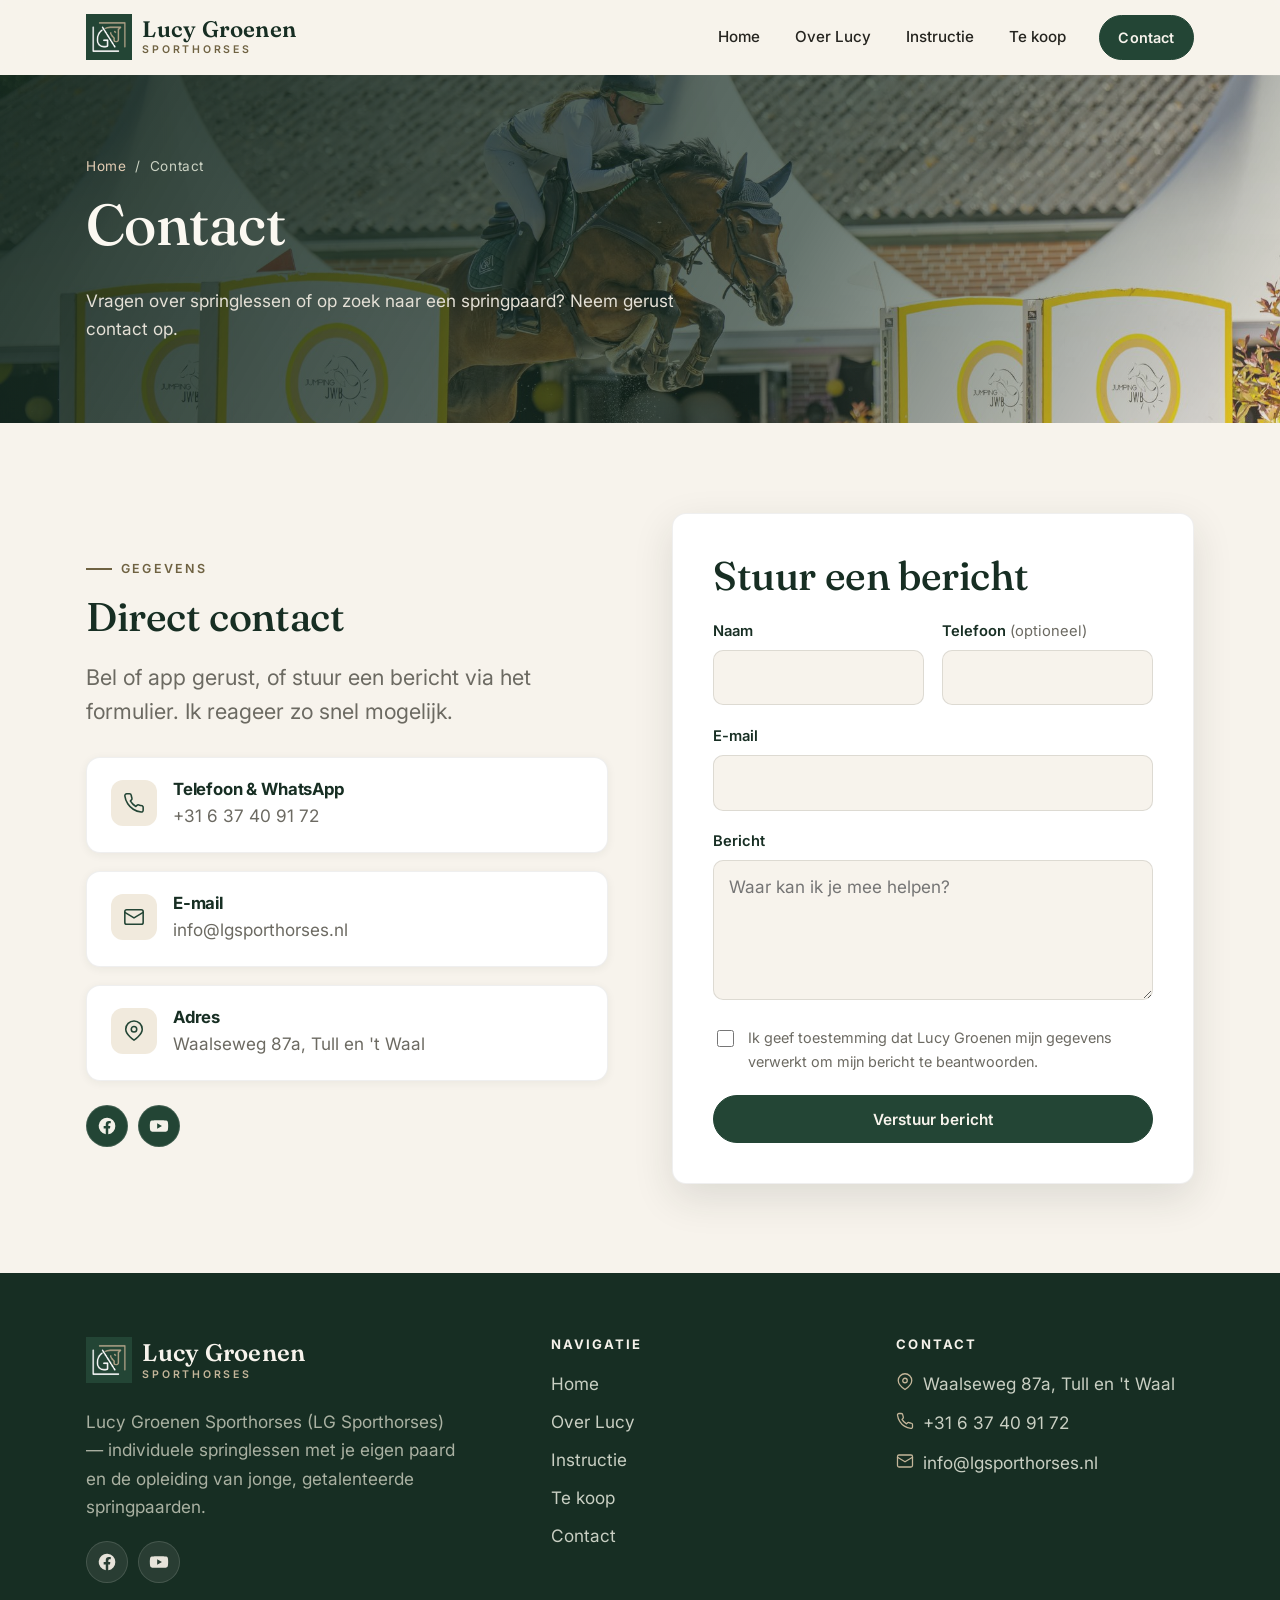
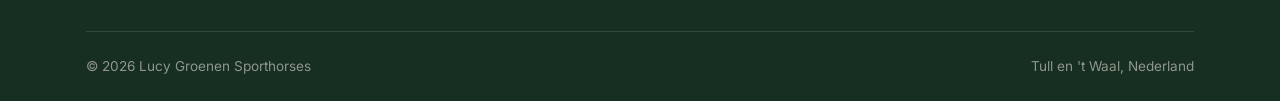
==== commit 718f91bc: "SEO-teksten bijgewerkt en lesadres gewijzigd Titels Home/Over Lucy/Instructie naar 'LG Sporthorses';" ====
--- a/contact.html
+++ b/contact.html
@@ -4,7 +4,7 @@
   <meta charset="UTF-8" />
   <meta name="viewport" content="width=device-width, initial-scale=1.0" />
   <title>Contact — Lucy Groenen Sporthorses</title>
-  <meta name="description" content="Neem contact op met Lucy Groenen Sporthorses (LG Sporthorses). Telefoon, WhatsApp, e-mail en postadres in Maartensdijk. Stuur gerust een bericht via het formulier." />
+  <meta name="description" content="Neem contact op met Lucy Groenen (LG Sporthorses). Telefoon, WhatsApp en e-mail. Stuur gerust een bericht via het formulier." />
   <meta name="theme-color" content="#234535" />
   <link rel="icon" type="image/png" sizes="64x64" href="images/favicon-64.png" />
   <link rel="icon" type="image/png" sizes="512x512" href="images/icon-512.png" />
@@ -90,13 +90,13 @@
                 </div>
               </a>
 
-              <a class="info-tile" href="https://maps.google.com/?q=Molenweg+8,+3738+DE+Maartensdijk" target="_blank" rel="noopener">
+              <a class="info-tile" href="https://maps.google.com/?q=Waalseweg+87a,+Tull+en+'t+Waal" target="_blank" rel="noopener">
                 <span class="info-tile__icon" aria-hidden="true">
                   <svg viewBox="0 0 24 24" fill="none" stroke="currentColor" stroke-width="1.7" stroke-linecap="round" stroke-linejoin="round"><path d="M21 10c0 6-9 12-9 12s-9-6-9-12a9 9 0 0 1 18 0z"/><circle cx="12" cy="10" r="3"/></svg>
                 </span>
                 <div>
-                  <h3>Postadres</h3>
-                  <p>Molenweg 8, 3738 DE Maartensdijk</p>
+                  <h3>Adres</h3>
+                  <p>Waalseweg 87a, Tull en 't Waal</p>
                 </div>
               </a>
             </div>
@@ -187,9 +187,9 @@
         <div>
           <h4>Contact</h4>
           <div class="footer-contact">
-            <a href="https://maps.google.com/?q=Molenweg+8,+3738+DE+Maartensdijk" target="_blank" rel="noopener">
+            <a href="https://maps.google.com/?q=Waalseweg+87a,+Tull+en+'t+Waal" target="_blank" rel="noopener">
               <svg viewBox="0 0 24 24" fill="none" stroke="currentColor" stroke-width="1.7" stroke-linecap="round" stroke-linejoin="round"><path d="M21 10c0 6-9 12-9 12s-9-6-9-12a9 9 0 0 1 18 0z"/><circle cx="12" cy="10" r="3"/></svg>
-              <span>Molenweg 8, 3738 DE Maartensdijk</span>
+              <span>Waalseweg 87a, Tull en 't Waal</span>
             </a>
             <a href="tel:+31637409172">
               <svg viewBox="0 0 24 24" fill="none" stroke="currentColor" stroke-width="1.7" stroke-linecap="round" stroke-linejoin="round"><path d="M22 16.9v3a2 2 0 0 1-2.2 2 19.8 19.8 0 0 1-8.6-3.1 19.5 19.5 0 0 1-6-6A19.8 19.8 0 0 1 2 4.2 2 2 0 0 1 4 2h3a2 2 0 0 1 2 1.7c.1 1 .4 1.9.7 2.8a2 2 0 0 1-.5 2.1L8 9.8a16 16 0 0 0 6 6l1.2-1.2a2 2 0 0 1 2.1-.5c.9.3 1.8.6 2.8.7a2 2 0 0 1 1.9 2.1z"/></svg>
@@ -205,7 +205,7 @@
 
       <div class="footer-bottom">
         <span>&copy; <span id="year">2026</span> Lucy Groenen Sporthorses</span>
-        <span>Maartensdijk, Nederland</span>
+        <span>Tull en 't Waal, Nederland</span>
       </div>
     </div>
   </footer>
--- a/css/style.css
+++ b/css/style.css
@@ -693,6 +693,17 @@
 }
 .yt-card__play svg { width: 30px; height: 30px; margin-left: 3px; }
 .yt-card__body { flex: 1 1 300px; }
+
+/* ---------- Video-embeds (YouTube) ---------- */
+.video-embed {
+  position: relative;
+  aspect-ratio: 16 / 9;
+  border-radius: var(--radius);
+  overflow: hidden;
+  box-shadow: var(--shadow-md);
+  background: var(--forest-900);
+}
+.video-embed iframe { position: absolute; inset: 0; width: 100%; height: 100%; border: 0; }
 
 /* ---------- Footer ---------- */
 .site-footer {
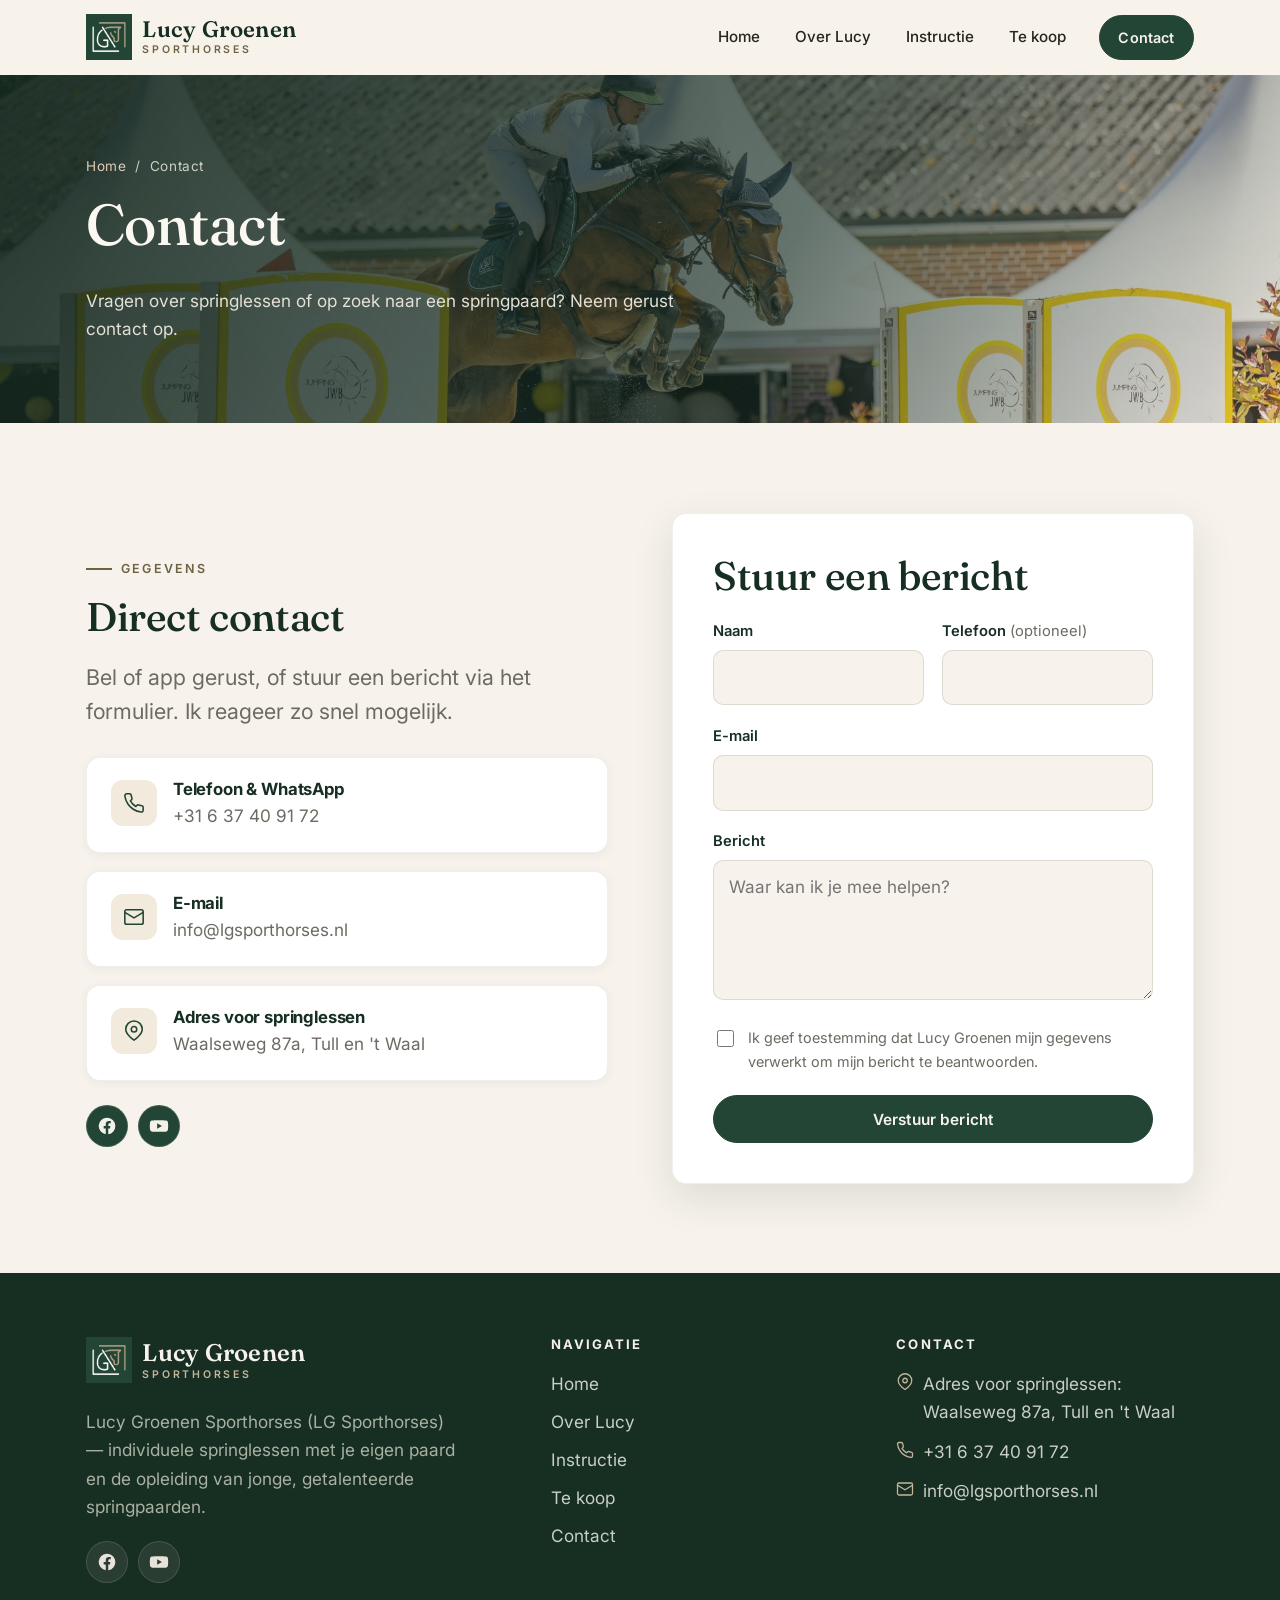
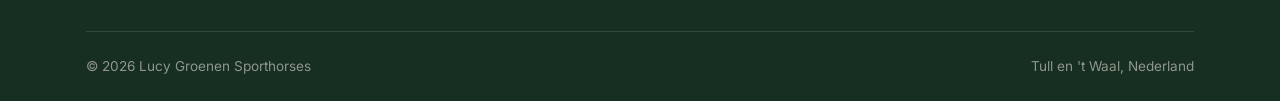
==== commit e80f77e6: "Lesadres overal expliciet gelabeld als 'Adres voor springlessen' Label toegevoegd in alle footers en" ====
--- a/contact.html
+++ b/contact.html
@@ -95,7 +95,7 @@
                   <svg viewBox="0 0 24 24" fill="none" stroke="currentColor" stroke-width="1.7" stroke-linecap="round" stroke-linejoin="round"><path d="M21 10c0 6-9 12-9 12s-9-6-9-12a9 9 0 0 1 18 0z"/><circle cx="12" cy="10" r="3"/></svg>
                 </span>
                 <div>
-                  <h3>Adres</h3>
+                  <h3>Adres voor springlessen</h3>
                   <p>Waalseweg 87a, Tull en 't Waal</p>
                 </div>
               </a>
@@ -189,7 +189,7 @@
           <div class="footer-contact">
             <a href="https://maps.google.com/?q=Waalseweg+87a,+Tull+en+'t+Waal" target="_blank" rel="noopener">
               <svg viewBox="0 0 24 24" fill="none" stroke="currentColor" stroke-width="1.7" stroke-linecap="round" stroke-linejoin="round"><path d="M21 10c0 6-9 12-9 12s-9-6-9-12a9 9 0 0 1 18 0z"/><circle cx="12" cy="10" r="3"/></svg>
-              <span>Waalseweg 87a, Tull en 't Waal</span>
+              <span>Adres voor springlessen: Waalseweg 87a, Tull en 't Waal</span>
             </a>
             <a href="tel:+31637409172">
               <svg viewBox="0 0 24 24" fill="none" stroke="currentColor" stroke-width="1.7" stroke-linecap="round" stroke-linejoin="round"><path d="M22 16.9v3a2 2 0 0 1-2.2 2 19.8 19.8 0 0 1-8.6-3.1 19.5 19.5 0 0 1-6-6A19.8 19.8 0 0 1 2 4.2 2 2 0 0 1 4 2h3a2 2 0 0 1 2 1.7c.1 1 .4 1.9.7 2.8a2 2 0 0 1-.5 2.1L8 9.8a16 16 0 0 0 6 6l1.2-1.2a2 2 0 0 1 2.1-.5c.9.3 1.8.6 2.8.7a2 2 0 0 1 1.9 2.1z"/></svg>
--- a/css/style.css
+++ b/css/style.css
@@ -733,7 +733,8 @@
 .footer-list a { color: #C9CFC3; }
 .footer-list a:hover { color: #fff; }
 .footer-contact { display: grid; gap: 0.7rem; }
-.footer-contact a, .footer-contact span { color: #C9CFC3; display: inline-flex; gap: 0.55rem; align-items: flex-start; }
+.footer-contact a { color: #C9CFC3; display: inline-flex; gap: 0.55rem; align-items: flex-start; }
+.footer-contact span { color: #C9CFC3; min-width: 0; }
 .footer-contact svg { width: 18px; height: 18px; flex: none; margin-top: 3px; color: #C5B69A; }
 
 .socials { display: flex; gap: 0.65rem; margin-top: 1.25rem; }
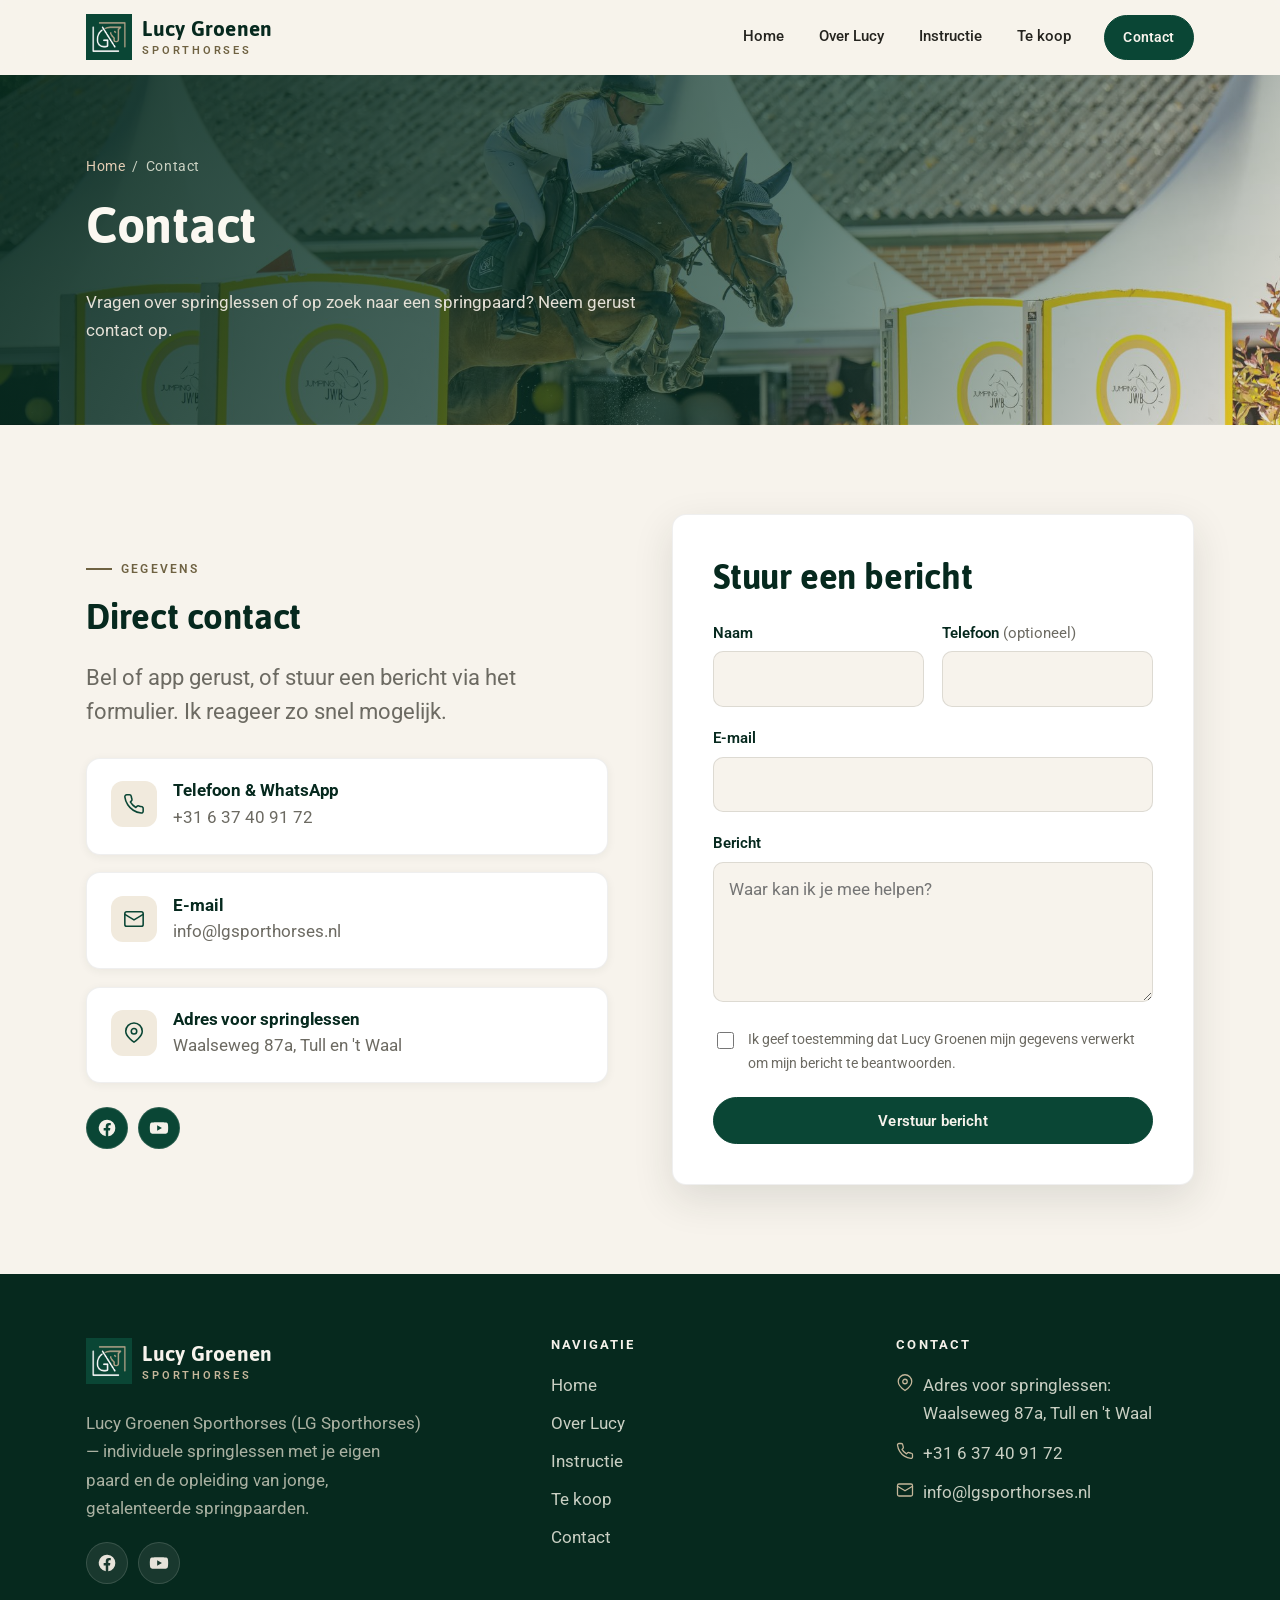
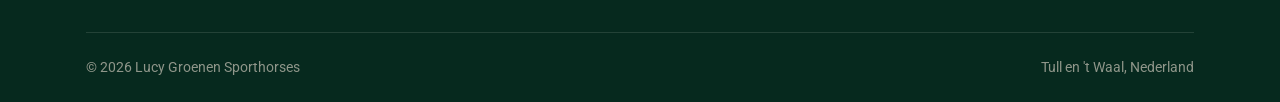
==== commit 78329c12: "Huisstijl conform handboek: merkkleuren en fonts Kleuren naar officiele handboekwaarden: groen #0A46" ====
--- a/contact.html
+++ b/contact.html
@@ -5,14 +5,14 @@
   <meta name="viewport" content="width=device-width, initial-scale=1.0" />
   <title>Contact — Lucy Groenen Sporthorses</title>
   <meta name="description" content="Neem contact op met Lucy Groenen (LG Sporthorses). Telefoon, WhatsApp en e-mail. Stuur gerust een bericht via het formulier." />
-  <meta name="theme-color" content="#234535" />
+  <meta name="theme-color" content="#0A4635" />
   <link rel="icon" type="image/png" sizes="64x64" href="images/favicon-64.png" />
   <link rel="icon" type="image/png" sizes="512x512" href="images/icon-512.png" />
   <link rel="apple-touch-icon" href="images/apple-touch-icon.png" />
   <script>document.documentElement.classList.add("js");</script>
   <link rel="preconnect" href="https://fonts.googleapis.com" />
   <link rel="preconnect" href="https://fonts.gstatic.com" crossorigin />
-  <link href="https://fonts.googleapis.com/css2?family=Fraunces:opsz,wght@9..144,400;9..144,500;9..144,600&family=Inter:wght@400;500;600;700&display=swap" rel="stylesheet" />
+  <link href="https://fonts.googleapis.com/css2?family=Jaldi:wght@400;700&family=Roboto:wght@300;400;500;700;900&display=swap" rel="stylesheet" />
   <link rel="stylesheet" href="css/style.css" />
 </head>
 <body data-page="contact">
--- a/css/style.css
+++ b/css/style.css
@@ -13,15 +13,16 @@
   --sand-deep:   #D8C7AC;
 
   /* Merkkleuren — afgeleid uit het LG Sporthorses logo */
-  --forest:      #234535;   /* merkgroen (PANTONE 3435 C) */
-  --forest-700:  #1E3B2D;
-  --forest-900:  #172E23;
-  --sage:        #6E8270;
+  --forest:      #0A4635;   /* merkgroen — PANTONE 3435 C (huisstijlhandboek) */
+  --forest-700:  #08392B;
+  --forest-900:  #06291E;
+  --sage:        #5E7A66;
   --sage-soft:   #AFBCA6;
 
-  --gold:        #B0A287;   /* merkgoud / zand (PANTONE 2324 C) */
+  --gold:        #B1A283;   /* merkgoud / zand — PANTONE 2324 C (huisstijlhandboek) */
   --gold-ink:    #6F6242;   /* donkerder goud — leesbaar voor tekst/links */
   --gold-btn:    #7C6E4D;   /* accentknop met witte tekst */
+  --navy:        #002454;   /* PANTONE 655 C — derde merkkleur */
   /* aliassen zodat bestaande regels het merkgoud gebruiken */
   --leather:     #6F6242;
   --leather-600: #5C5236;
@@ -31,9 +32,9 @@
   --line:        rgba(37, 36, 31, 0.12);
   --line-soft:   rgba(37, 36, 31, 0.07);
 
-  /* Typografie */
-  --font-head: "Fraunces", "Cormorant Garamond", Georgia, "Times New Roman", serif;
-  --font-body: "Inter", -apple-system, BlinkMacSystemFont, "Segoe UI", Roboto, Helvetica, Arial, sans-serif;
+  /* Typografie — huisstijl: Jaldi (koppen) + Roboto (tekst) */
+  --font-head: "Jaldi", "Segoe UI", Tahoma, sans-serif;
+  --font-body: "Roboto", -apple-system, BlinkMacSystemFont, "Segoe UI", Helvetica, Arial, sans-serif;
 
   /* Maatvoering */
   --maxw: 1180px;
@@ -75,9 +76,9 @@
 
 h1, h2, h3, h4 {
   font-family: var(--font-head);
-  font-weight: 500;
-  line-height: 1.12;
-  letter-spacing: -0.01em;
+  font-weight: 700;
+  line-height: 1.14;
+  letter-spacing: -0.005em;
   color: var(--forest-900);
   margin: 0 0 0.5em;
 }
@@ -251,14 +252,14 @@
   width: 46px;
   height: 46px;
   overflow: hidden;
-  background: #234535;
+  background: #0A4635;
 }
 .brand__mark img { width: 100%; height: 100%; object-fit: cover; display: block; }
 .brand__text { display: inline-flex; flex-direction: column; }
 .brand__name {
   font-family: var(--font-head);
-  font-size: 1.4rem;
-  font-weight: 600;
+  font-size: 1.5rem;
+  font-weight: 700;
   letter-spacing: 0.01em;
 }
 .brand__tag {
@@ -353,7 +354,7 @@
   /* Achtergrondfoto: plaats een eigen foto op images/hero.jpg.
      Zonder foto blijft de rustige verloop-achtergrond zichtbaar. */
   background-image:
-    linear-gradient(115deg, rgba(20, 40, 31, 0.88) 0%, rgba(23, 45, 35, 0.50) 48%, rgba(176, 162, 135, 0.22) 100%),
+    linear-gradient(115deg, rgba(6, 41, 30, 0.88) 0%, rgba(10, 55, 42, 0.50) 48%, rgba(176, 162, 135, 0.22) 100%),
     radial-gradient(120% 120% at 80% 10%, rgba(176, 162, 135, 0.28), transparent 55%),
     url("../images/hero.jpg");
   background-size: cover;
@@ -364,7 +365,7 @@
   content: "";
   position: absolute;
   inset: 0;
-  background: linear-gradient(180deg, transparent 40%, rgba(20, 40, 31, 0.60) 100%);
+  background: linear-gradient(180deg, transparent 40%, rgba(6, 41, 30, 0.60) 100%);
 }
 .hero__inner { max-width: 42rem; position: relative; z-index: 1; }
 .hero h1 { color: #FBF8F1; margin-bottom: 0.5em; }
@@ -392,7 +393,7 @@
   z-index: -1;
   background-color: var(--forest-700);
   background-image:
-    linear-gradient(120deg, rgba(20, 40, 31, 0.92) 0%, rgba(23, 45, 35, 0.66) 60%, rgba(176, 162, 135, 0.24) 100%),
+    linear-gradient(120deg, rgba(6, 41, 30, 0.92) 0%, rgba(10, 55, 42, 0.66) 60%, rgba(176, 162, 135, 0.24) 100%),
     url("../images/hero.jpg");
   background-size: cover;
   background-position: center 30%;
@@ -466,7 +467,7 @@
   box-shadow: var(--shadow-md);
   min-height: 340px;
   background:
-    linear-gradient(140deg, rgba(35, 69, 53, 0.16), rgba(176, 162, 135, 0.20)),
+    linear-gradient(140deg, rgba(10, 70, 53, 0.16), rgba(176, 162, 135, 0.20)),
     var(--sand);
 }
 .split__media img { width: 100%; height: 100%; object-fit: cover; position: absolute; inset: 0; }
@@ -491,7 +492,7 @@
   border-radius: var(--radius);
   overflow: hidden;
   background:
-    linear-gradient(140deg, rgba(35, 69, 53, 0.15), rgba(176, 162, 135, 0.16)),
+    linear-gradient(140deg, rgba(10, 70, 53, 0.15), rgba(176, 162, 135, 0.16)),
     var(--sand);
   box-shadow: var(--shadow-sm);
   aspect-ratio: 4 / 3;
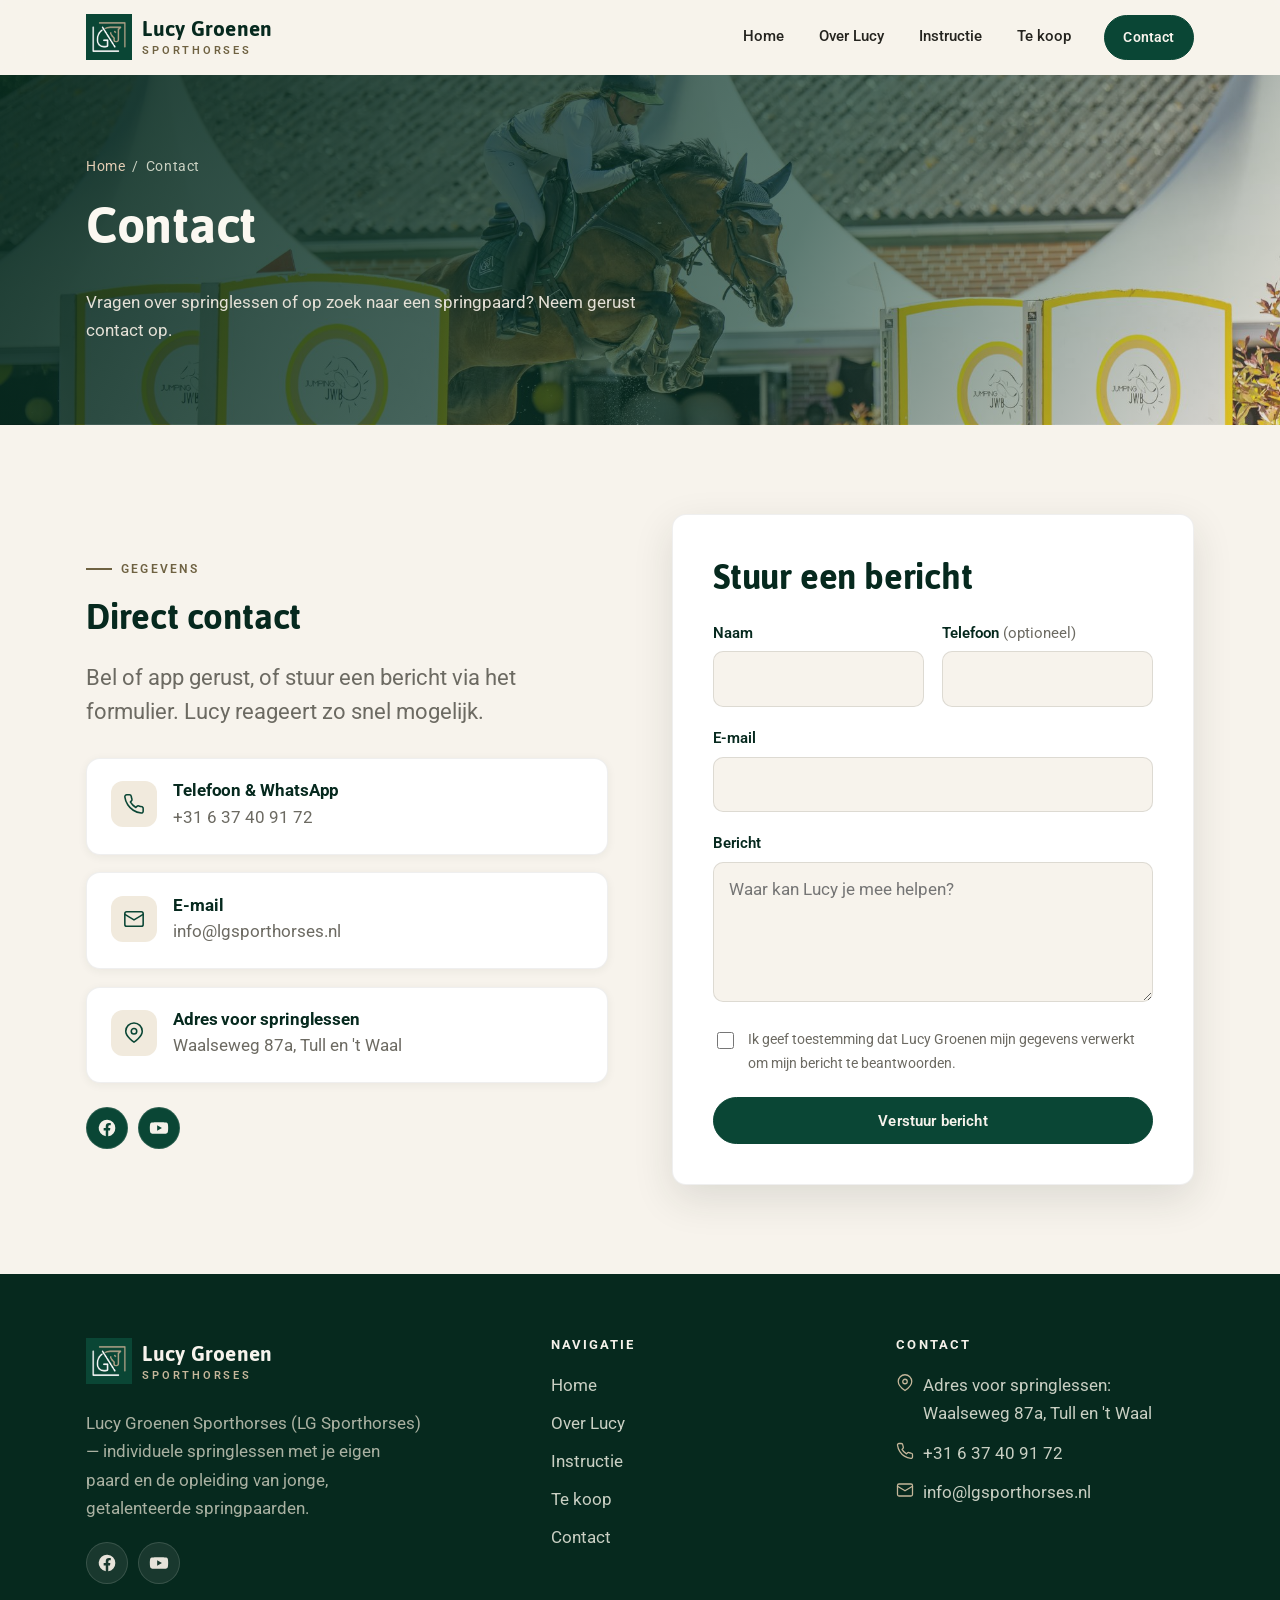
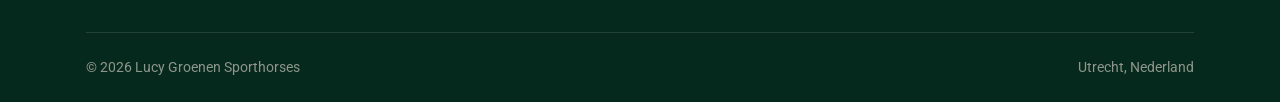
==== commit 5472b5ac: "Teksten naar derde persoon en footer-plaats naar Utrecht Ik/wij-vormen over Lucy omgezet naar derde " ====
--- a/contact.html
+++ b/contact.html
@@ -65,8 +65,8 @@
             <span class="eyebrow">Gegevens</span>
             <h2>Direct contact</h2>
             <p class="lead">
-              Bel of app gerust, of stuur een bericht via het formulier. Ik
-              reageer zo snel mogelijk.
+              Bel of app gerust, of stuur een bericht via het formulier. Lucy
+              reageert zo snel mogelijk.
             </p>
 
             <div class="stack" style="margin-top:1.75rem;">
@@ -131,7 +131,7 @@
               </div>
               <div class="field">
                 <label for="message">Bericht</label>
-                <textarea id="message" name="message" required placeholder="Waar kan ik je mee helpen?"></textarea>
+                <textarea id="message" name="message" required placeholder="Waar kan Lucy je mee helpen?"></textarea>
               </div>
               <label class="consent" for="consent">
                 <input type="checkbox" id="consent" name="consent" required />
@@ -205,7 +205,7 @@
 
       <div class="footer-bottom">
         <span>&copy; <span id="year">2026</span> Lucy Groenen Sporthorses</span>
-        <span>Tull en 't Waal, Nederland</span>
+        <span>Utrecht, Nederland</span>
       </div>
     </div>
   </footer>
